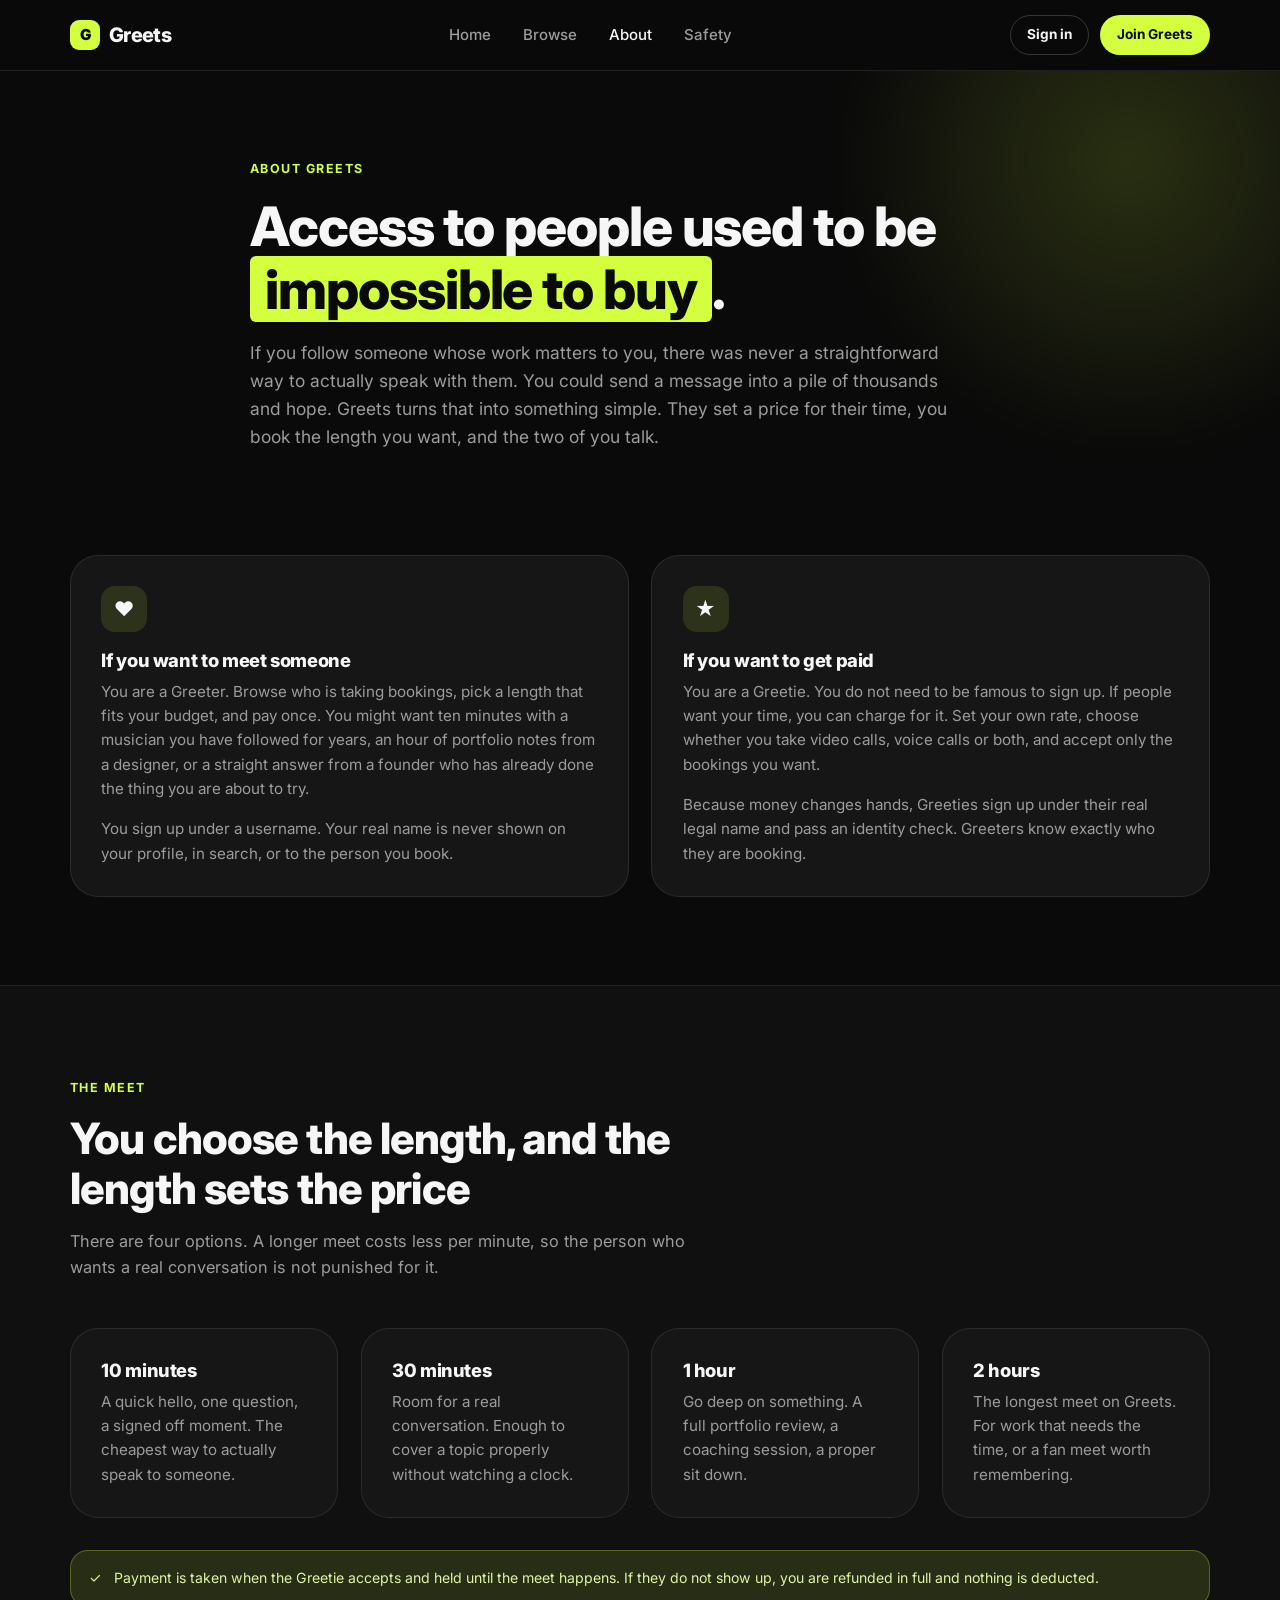
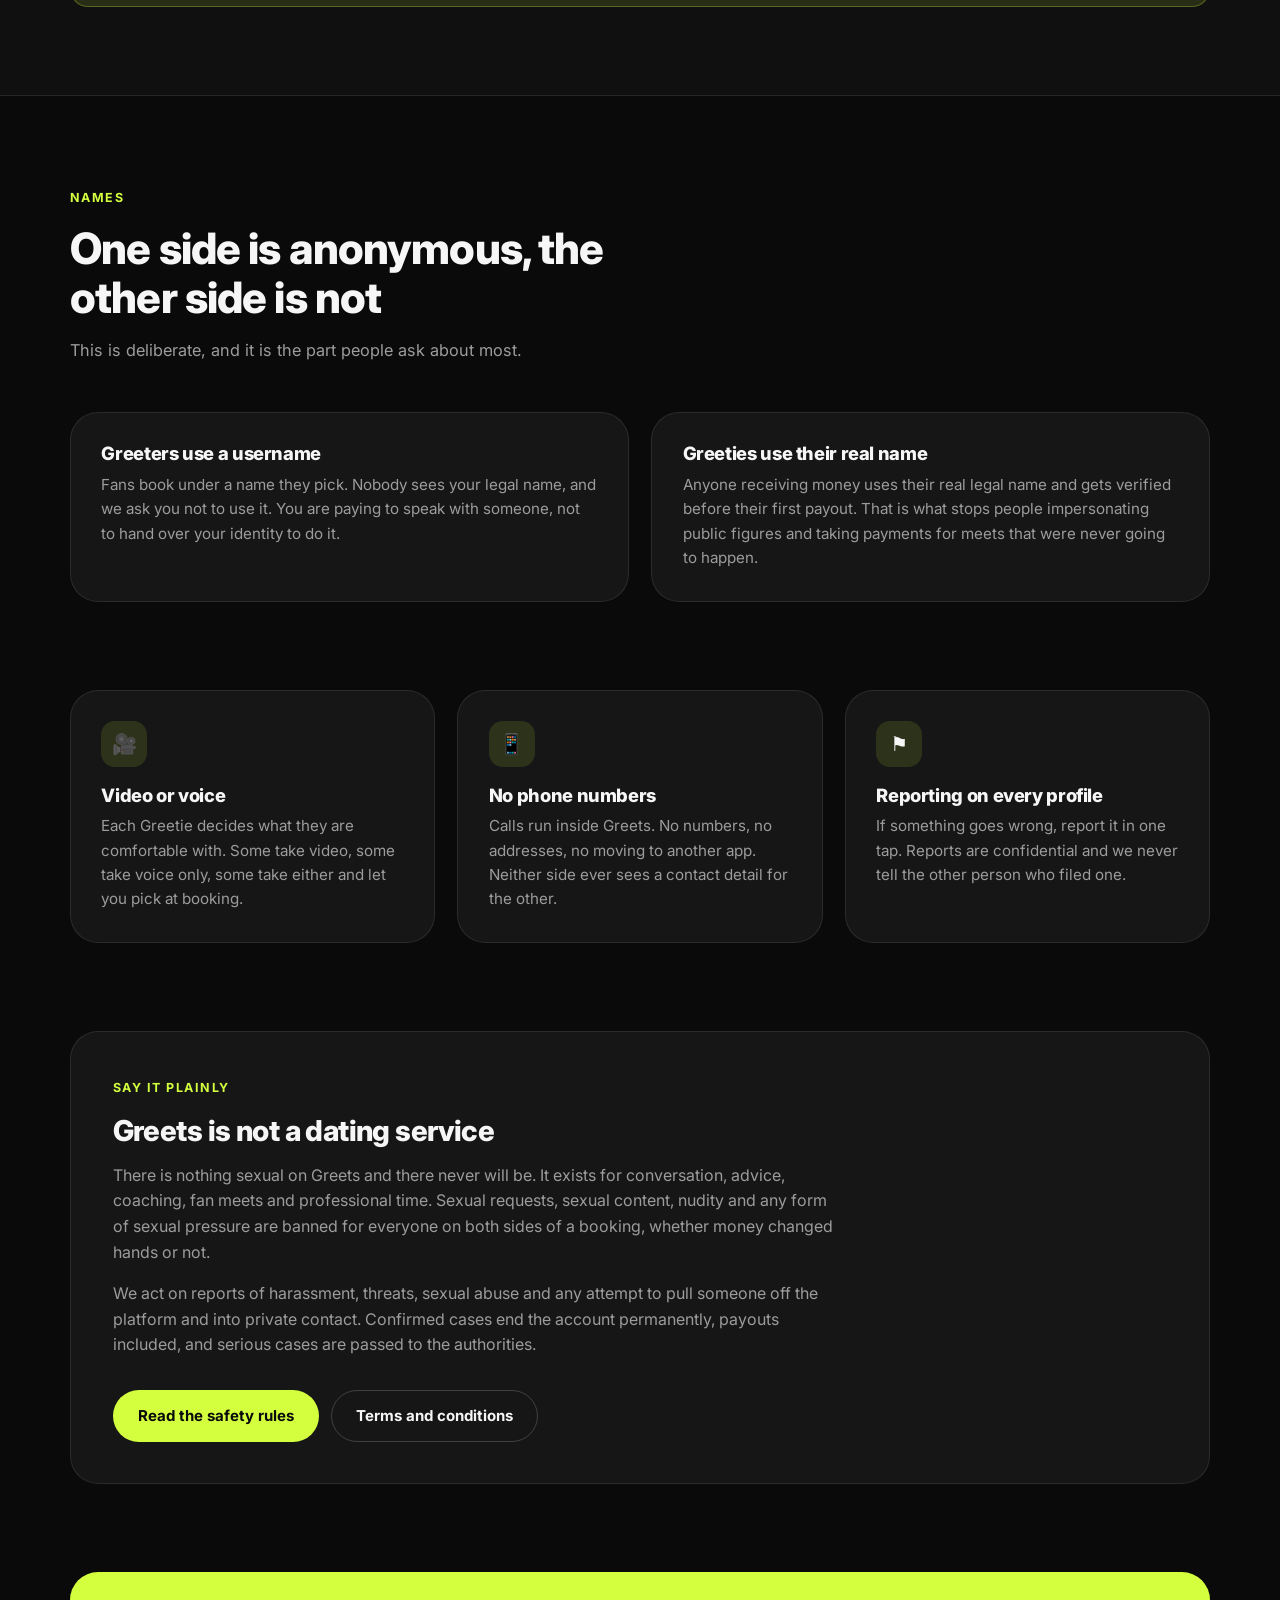
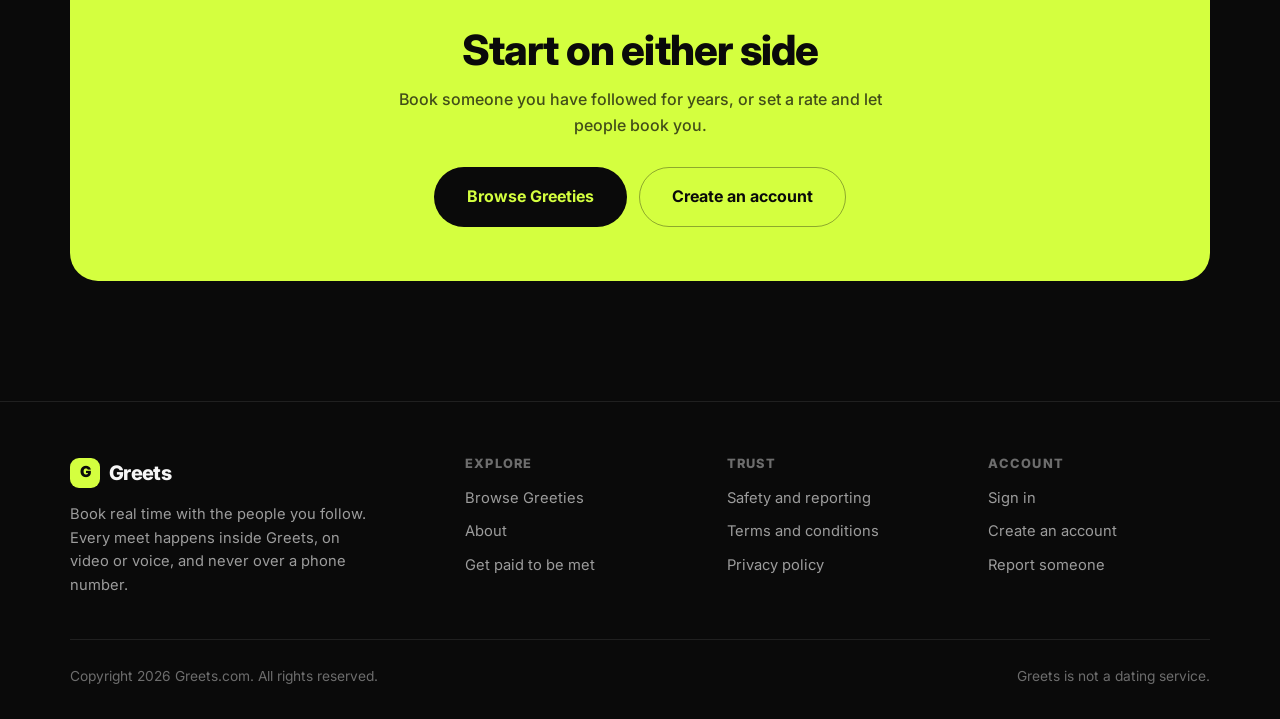
==== static_site/about.html @ a52ee079 "Rebuild Greets as a paid meet platform Reframe the site around fans booking and paying for time with" ====
<!DOCTYPE html>
<html lang="en">

<head>
    <meta charset="UTF-8">
    <meta name="viewport" content="width=device-width, initial-scale=1.0">
    <title>About Greets.com</title>
    <meta name="description" content="What Greets is, who it is for, how paid meets work, and the rules that keep it safe. Greets is not a dating service.">
    <link rel="preconnect" href="https://fonts.googleapis.com">
    <link rel="preconnect" href="https://fonts.gstatic.com" crossorigin>
    <link href="https://fonts.googleapis.com/css2?family=Inter:wght@400;500;600;700;800;900&display=swap" rel="stylesheet">
    <link rel="stylesheet" href="css/style.css">
</head>

<body>
    <nav id="nav"></nav>

    <!-- ============ INTRO ============ -->
    <header class="hero" style="padding-bottom:2rem;">
        <div class="hero-glow"></div>
        <div class="container" style="position:relative;max-width:820px;">
            <span class="eyebrow">About Greets</span>
            <h1 style="font-size:clamp(2.2rem,4.6vw,3.4rem);margin-bottom:1.2rem;">
                Access to people used to be <span class="mark">impossible to buy</span>.
            </h1>
            <p class="hero-sub" style="max-width:700px;">
                If you follow someone whose work matters to you, there was never a straightforward way to
                actually speak with them. You could send a message into a pile of thousands and hope. Greets
                turns that into something simple. They set a price for their time, you book the length you
                want, and the two of you talk.
            </p>
        </div>
    </header>

    <!-- ============ WHO ============ -->
    <section class="section" style="padding-top:2.5rem;">
        <div class="container">
            <div class="grid grid-2">
                <div class="card">
                    <div class="card-icon">&#10084;</div>
                    <h3>If you want to meet someone</h3>
                    <p>
                        You are a Greeter. Browse who is taking bookings, pick a length that fits your budget,
                        and pay once. You might want ten minutes with a musician you have followed for years,
                        an hour of portfolio notes from a designer, or a straight answer from a founder who has
                        already done the thing you are about to try.
                    </p>
                    <p class="mt-4">
                        You sign up under a username. Your real name is never shown on your profile, in search,
                        or to the person you book.
                    </p>
                </div>
                <div class="card">
                    <div class="card-icon">&#9733;</div>
                    <h3>If you want to get paid</h3>
                    <p>
                        You are a Greetie. You do not need to be famous to sign up. If people want your time,
                        you can charge for it. Set your own rate, choose whether you take video calls, voice
                        calls or both, and accept only the bookings you want.
                    </p>
                    <p class="mt-4">
                        Because money changes hands, Greeties sign up under their real legal name and pass an
                        identity check. Greeters know exactly who they are booking.
                    </p>
                </div>
            </div>
        </div>
    </section>

    <!-- ============ PRICING MODEL ============ -->
    <section class="section" style="background:var(--bg-soft);border-block:1px solid var(--border);">
        <div class="container">
            <div class="sec-head">
                <span class="eyebrow">The meet</span>
                <h2>You choose the length, and the length sets the price</h2>
                <p>There are four options. A longer meet costs less per minute, so the person who wants a real conversation is not punished for it.</p>
            </div>
            <div class="grid grid-4">
                <div class="card">
                    <h3>10 minutes</h3>
                    <p class="mt-2">A quick hello, one question, a signed off moment. The cheapest way to actually speak to someone.</p>
                </div>
                <div class="card">
                    <h3>30 minutes</h3>
                    <p class="mt-2">Room for a real conversation. Enough to cover a topic properly without watching a clock.</p>
                </div>
                <div class="card">
                    <h3>1 hour</h3>
                    <p class="mt-2">Go deep on something. A full portfolio review, a coaching session, a proper sit down.</p>
                </div>
                <div class="card">
                    <h3>2 hours</h3>
                    <p class="mt-2">The longest meet on Greets. For work that needs the time, or a fan meet worth remembering.</p>
                </div>
            </div>
            <div class="notice mt-8">
                <span>&#10003;</span>
                <span>
                    Payment is taken when the Greetie accepts and held until the meet happens. If they do not
                    show up, you are refunded in full and nothing is deducted.
                </span>
            </div>
        </div>
    </section>

    <!-- ============ NAMES AND PRIVACY ============ -->
    <section class="section">
        <div class="container">
            <div class="sec-head">
                <span class="eyebrow">Names</span>
                <h2>One side is anonymous, the other side is not</h2>
                <p>This is deliberate, and it is the part people ask about most.</p>
            </div>
            <div class="grid grid-2">
                <div class="card">
                    <h3>Greeters use a username</h3>
                    <p class="mt-2">
                        Fans book under a name they pick. Nobody sees your legal name, and we ask you not to use
                        it. You are paying to speak with someone, not to hand over your identity to do it.
                    </p>
                </div>
                <div class="card">
                    <h3>Greeties use their real name</h3>
                    <p class="mt-2">
                        Anyone receiving money uses their real legal name and gets verified before their first
                        payout. That is what stops people impersonating public figures and taking payments for
                        meets that were never going to happen.
                    </p>
                </div>
            </div>
        </div>
    </section>

    <!-- ============ CALLS ============ -->
    <section class="section" style="padding-top:0;">
        <div class="container">
            <div class="grid grid-3">
                <div class="card">
                    <div class="card-icon">&#127909;</div>
                    <h3>Video or voice</h3>
                    <p>Each Greetie decides what they are comfortable with. Some take video, some take voice only, some take either and let you pick at booking.</p>
                </div>
                <div class="card">
                    <div class="card-icon">&#128241;</div>
                    <h3>No phone numbers</h3>
                    <p>Calls run inside Greets. No numbers, no addresses, no moving to another app. Neither side ever sees a contact detail for the other.</p>
                </div>
                <div class="card">
                    <div class="card-icon">&#9873;</div>
                    <h3>Reporting on every profile</h3>
                    <p>If something goes wrong, report it in one tap. Reports are confidential and we never tell the other person who filed one.</p>
                </div>
            </div>
        </div>
    </section>

    <!-- ============ NOT A DATING SITE ============ -->
    <section class="section" style="padding-top:0;">
        <div class="container">
            <div class="panel" style="padding:2.6rem;">
                <span class="eyebrow">Say it plainly</span>
                <h2 style="font-size:1.8rem;margin-bottom:1rem;">Greets is not a dating service</h2>
                <p class="muted" style="max-width:720px;">
                    There is nothing sexual on Greets and there never will be. It exists for conversation,
                    advice, coaching, fan meets and professional time. Sexual requests, sexual content, nudity
                    and any form of sexual pressure are banned for everyone on both sides of a booking, whether
                    money changed hands or not.
                </p>
                <p class="muted mt-4" style="max-width:720px;">
                    We act on reports of harassment, threats, sexual abuse and any attempt to pull someone off
                    the platform and into private contact. Confirmed cases end the account permanently, payouts
                    included, and serious cases are passed to the authorities.
                </p>
                <div class="row gap-3 wrap mt-8">
                    <a href="safety.html" class="btn btn-primary">Read the safety rules</a>
                    <a href="terms.html" class="btn btn-ghost">Terms and conditions</a>
                </div>
            </div>
        </div>
    </section>

    <!-- ============ CTA ============ -->
    <section class="section" style="padding-top:0;">
        <div class="container">
            <div class="band">
                <h2>Start on either side</h2>
                <p>Book someone you have followed for years, or set a rate and let people book you.</p>
                <div class="row gap-3" style="justify-content:center;flex-wrap:wrap;">
                    <a href="dashboard.html" class="btn btn-primary btn-lg">Browse Greeties</a>
                    <a href="auth.html#join" class="btn btn-ghost btn-lg">Create an account</a>
                </div>
            </div>
        </div>
    </section>

    <footer id="footer"></footer>

    <script src="js/data.js"></script>
    <script src="js/app.js"></script>
</body>

</html>
---- static_site/css/style.css ----
/* ============================================================
   Greets.com design system
   Dark surface, lime accent, rounded cards, pill controls.
   ============================================================ */

:root {
    --lime: #d4ff3f;
    --lime-600: #bdea22;
    --lime-soft: rgba(212, 255, 63, 0.12);
    --green: #22c55e;
    --bg: #0a0a0a;
    --bg-soft: #101010;
    --surface: #161616;
    --surface-2: #1f1f1f;
    --border: rgba(255, 255, 255, 0.09);
    --border-strong: rgba(255, 255, 255, 0.18);
    --text: #f6f6f6;
    --muted: #9c9c9c;
    --muted-2: #6d6d6d;
    --danger: #ff5f5f;
    --radius-sm: 12px;
    --radius: 18px;
    --radius-lg: 28px;
    --pill: 999px;
    --font: "Inter", system-ui, -apple-system, "Segoe UI", Roboto, sans-serif;
    --maxw: 1180px;
    --shadow: 0 18px 50px rgba(0, 0, 0, 0.5);
}

* { margin: 0; padding: 0; box-sizing: border-box; }

html { scroll-behavior: smooth; }

body {
    background: var(--bg);
    color: var(--text);
    font-family: var(--font);
    line-height: 1.6;
    -webkit-font-smoothing: antialiased;
    overflow-x: hidden;
}

img { max-width: 100%; display: block; }
a { color: inherit; text-decoration: none; }
button, input, select, textarea { font-family: inherit; font-size: inherit; color: inherit; }

h1, h2, h3, h4 { font-weight: 800; line-height: 1.15; letter-spacing: -0.02em; }

/* ---------- Layout ---------- */
.container { width: 100%; max-width: var(--maxw); margin: 0 auto; padding: 0 20px; }
.section { padding: 88px 0; }
.section-sm { padding: 56px 0; }
.center { text-align: center; }
.muted { color: var(--muted); }
.stack { display: flex; flex-direction: column; }
.row { display: flex; align-items: center; }
.wrap { flex-wrap: wrap; }
.gap-2 { gap: .5rem; }
.gap-3 { gap: .75rem; }
.gap-4 { gap: 1rem; }
.gap-6 { gap: 1.5rem; }
.mt-2 { margin-top: .5rem; }
.mt-4 { margin-top: 1rem; }
.mt-6 { margin-top: 1.5rem; }
.mt-8 { margin-top: 2rem; }
.full { width: 100%; }

/* ---------- Nav ---------- */
.nav {
    position: sticky; top: 0; z-index: 60;
    background: rgba(10, 10, 10, 0.82);
    backdrop-filter: blur(16px);
    border-bottom: 1px solid var(--border);
}
.nav-inner { display: flex; align-items: center; justify-content: space-between; height: 70px; }
.logo { display: flex; align-items: center; gap: .55rem; font-weight: 800; font-size: 1.25rem; letter-spacing: -0.03em; }
.logo-mark {
    width: 30px; height: 30px; border-radius: 9px;
    background: var(--lime); color: #0a0a0a;
    display: grid; place-items: center; font-size: .95rem; font-weight: 900;
}
.nav-links { display: flex; align-items: center; gap: 2rem; }
.nav-links a { color: var(--muted); font-size: .94rem; font-weight: 500; transition: color .18s ease; }
.nav-links a:hover, .nav-links a.active { color: var(--text); }
.nav-actions { display: flex; align-items: center; gap: .7rem; }
.nav-toggle { display: none; background: none; border: 0; cursor: pointer; padding: 8px; }
.nav-toggle span { display: block; width: 22px; height: 2px; background: var(--text); border-radius: 2px; margin: 4px 0; transition: .2s; }

/* ---------- Buttons ---------- */
.btn {
    display: inline-flex; align-items: center; justify-content: center; gap: .5rem;
    padding: .8rem 1.5rem; border-radius: var(--pill); border: 1px solid transparent;
    font-weight: 700; font-size: .94rem; cursor: pointer;
    transition: transform .16s ease, background .18s ease, border-color .18s ease, opacity .18s ease;
    white-space: nowrap;
}
.btn:hover { transform: translateY(-2px); }
.btn:active { transform: translateY(0); }
.btn-primary { background: var(--lime); color: #0a0a0a; }
.btn-primary:hover { background: var(--lime-600); }
.btn-ghost { background: transparent; color: var(--text); border-color: var(--border-strong); }
.btn-ghost:hover { border-color: var(--text); }
.btn-solid { background: var(--surface-2); color: var(--text); border-color: var(--border); }
.btn-solid:hover { background: #292929; }
.btn-danger { background: transparent; color: var(--danger); border-color: rgba(255, 95, 95, .35); }
.btn-danger:hover { background: rgba(255, 95, 95, .1); }
.btn-lg { padding: 1rem 2rem; font-size: 1rem; }
.btn-sm { padding: .5rem 1rem; font-size: .85rem; }
.btn:disabled { opacity: .45; cursor: not-allowed; transform: none; }

/* ---------- Bits ---------- */
.chip {
    display: inline-flex; align-items: center; gap: .4rem;
    padding: .32rem .8rem; border-radius: var(--pill);
    background: var(--surface-2); border: 1px solid var(--border);
    font-size: .8rem; font-weight: 600; color: var(--muted);
}
.chip-lime { background: var(--lime-soft); border-color: rgba(212, 255, 63, .3); color: var(--lime); }
.eyebrow {
    display: inline-flex; align-items: center; gap: .5rem;
    font-size: .78rem; font-weight: 700; letter-spacing: .12em; text-transform: uppercase;
    color: var(--lime); margin-bottom: 1rem;
}
.mark { background: var(--lime); color: #0a0a0a; padding: 0 .28em; border-radius: 6px; box-decoration-break: clone; -webkit-box-decoration-break: clone; }
.verified { display: inline-grid; place-items: center; width: 18px; height: 18px; border-radius: 50%; background: var(--lime); color: #0a0a0a; font-size: .65rem; font-weight: 900; flex: none; }
.dot-live { width: 8px; height: 8px; border-radius: 50%; background: var(--green); flex: none; box-shadow: 0 0 0 3px rgba(34, 197, 94, .18); }

/* ---------- Hero ---------- */
.hero { position: relative; padding: 84px 0 72px; overflow: hidden; }
.hero-glow {
    position: absolute; width: 620px; height: 620px; border-radius: 50%;
    background: radial-gradient(circle, rgba(212, 255, 63, .16), transparent 68%);
    top: -220px; right: -160px; pointer-events: none; filter: blur(20px);
}
.hero-grid { display: grid; grid-template-columns: 1.05fr .95fr; gap: 3.5rem; align-items: center; position: relative; }
.hero h1 { font-size: clamp(2.5rem, 5.4vw, 4.1rem); margin-bottom: 1.3rem; }
.hero-sub { font-size: 1.09rem; color: var(--muted); max-width: 520px; margin-bottom: 2rem; }
.hero-cta { display: flex; gap: .8rem; flex-wrap: wrap; margin-bottom: 2.2rem; }
.hero-trust { display: flex; gap: 2.2rem; flex-wrap: wrap; padding-top: 1.6rem; border-top: 1px solid var(--border); }
.trust-num { font-size: 1.5rem; font-weight: 800; color: var(--lime); }
.trust-label { font-size: .8rem; color: var(--muted-2); text-transform: uppercase; letter-spacing: .07em; }

/* Hero collage */
.collage { position: relative; height: 480px; }
.collage-card {
    position: absolute; border-radius: var(--radius-lg); overflow: hidden;
    border: 1px solid var(--border); box-shadow: var(--shadow); background: var(--surface);
}
.collage-card img { width: 100%; height: 100%; object-fit: cover; }
.collage-a { width: 60%; height: 66%; top: 0; left: 0; }
.collage-b { width: 52%; height: 56%; bottom: 0; right: 0; }
.collage-c {
    width: 66%; bottom: 14%; left: 2%; padding: .9rem 1rem; background: var(--surface);
    border-radius: var(--radius); display: flex; align-items: center; gap: .75rem;
}
.collage-c img { width: 40px; height: 40px; border-radius: 50%; flex: none; }

/* ---------- Section headings ---------- */
.sec-head { max-width: 620px; margin-bottom: 3rem; }
.sec-head.center { margin-left: auto; margin-right: auto; }
.sec-head h2 { font-size: clamp(1.9rem, 3.6vw, 2.7rem); margin-bottom: .9rem; }
.sec-head p { color: var(--muted); font-size: 1.02rem; }

/* ---------- Cards ---------- */
/* minmax(0, 1fr) stops long words and padded cards from forcing a track
   wider than its share, which is what pushes the page sideways on phones. */
.grid { display: grid; gap: 1.4rem; }
.grid > * { min-width: 0; }
.grid-2 { grid-template-columns: repeat(2, minmax(0, 1fr)); }
.grid-3 { grid-template-columns: repeat(3, minmax(0, 1fr)); }
.grid-4 { grid-template-columns: repeat(4, minmax(0, 1fr)); }

.card {
    background: var(--surface); border: 1px solid var(--border);
    border-radius: var(--radius-lg); padding: 1.9rem;
    transition: border-color .2s ease, transform .2s ease;
}
.card:hover { border-color: var(--border-strong); }
.card-icon {
    width: 46px; height: 46px; border-radius: 14px; background: var(--lime-soft);
    display: grid; place-items: center; font-size: 1.25rem; margin-bottom: 1.1rem;
}
.card h3 { font-size: 1.15rem; margin-bottom: .55rem; }
.card p { color: var(--muted); font-size: .95rem; }

.step-num {
    width: 40px; height: 40px; border-radius: 50%; background: var(--lime); color: #0a0a0a;
    display: grid; place-items: center; font-weight: 900; margin-bottom: 1.1rem;
}

/* ---------- Greetie card ---------- */
.g-card {
    background: var(--surface); border: 1px solid var(--border);
    border-radius: var(--radius-lg); overflow: hidden; cursor: pointer;
    display: flex; flex-direction: column;
    transition: transform .22s ease, border-color .22s ease;
}
.g-card:hover { transform: translateY(-6px); border-color: rgba(212, 255, 63, .4); }
.g-media { position: relative; aspect-ratio: 4 / 5; overflow: hidden; background: var(--surface-2); }
.g-media img { width: 100%; height: 100%; object-fit: cover; transition: transform .5s ease; }
.g-card:hover .g-media img { transform: scale(1.05); }
.g-shade { position: absolute; inset: 0; background: linear-gradient(to top, rgba(0,0,0,.9) 4%, rgba(0,0,0,.15) 46%, transparent 70%); }
.g-badges { position: absolute; top: .8rem; left: .8rem; display: flex; gap: .4rem; flex-wrap: wrap; }
.g-badge {
    padding: .28rem .7rem; border-radius: var(--pill); font-size: .72rem; font-weight: 700;
    background: rgba(10,10,10,.72); backdrop-filter: blur(8px); border: 1px solid var(--border);
}
.g-badge.live { background: rgba(34,197,94,.16); border-color: rgba(34,197,94,.4); color: #7ff0a8; display: flex; align-items: center; gap: .35rem; }
.g-meta { position: absolute; left: 0; right: 0; bottom: 0; padding: 1rem 1.1rem; }
.g-name { display: flex; align-items: center; gap: .4rem; font-weight: 800; font-size: 1.06rem; }
.g-cat { font-size: .82rem; color: #cfcfcf; }
.g-foot { padding: .95rem 1.1rem; display: flex; align-items: center; justify-content: space-between; gap: .5rem; border-top: 1px solid var(--border); }
.g-price { font-weight: 800; font-size: 1rem; }
.g-price span { font-weight: 500; font-size: .8rem; color: var(--muted-2); }
.g-rate { display: flex; align-items: center; gap: .3rem; font-size: .85rem; color: var(--muted); }

/* ---------- Filters ---------- */
.toolbar { display: flex; align-items: center; gap: 1rem; flex-wrap: wrap; margin-bottom: 1.8rem; }
.search {
    flex: 1; min-width: 240px; display: flex; align-items: center; gap: .6rem;
    background: var(--surface); border: 1px solid var(--border);
    border-radius: var(--pill); padding: .7rem 1.15rem;
}
.search input { flex: 1; background: none; border: 0; outline: none; font-size: .94rem; }
.search input::placeholder { color: var(--muted-2); }
.filters { display: flex; gap: .5rem; flex-wrap: wrap; margin-bottom: 2.2rem; }
.filter {
    padding: .55rem 1.15rem; border-radius: var(--pill); cursor: pointer;
    background: var(--surface); border: 1px solid var(--border);
    font-size: .88rem; font-weight: 600; color: var(--muted); transition: .18s ease;
}
.filter:hover { color: var(--text); border-color: var(--border-strong); }
.filter.active { background: var(--lime); border-color: var(--lime); color: #0a0a0a; }

/* ---------- Forms ---------- */
.field { margin-bottom: 1.05rem; }
.label { display: block; font-size: .85rem; font-weight: 600; color: var(--muted); margin-bottom: .45rem; }
.input {
    width: 100%; background: var(--bg-soft); border: 1px solid var(--border);
    border-radius: var(--radius-sm); padding: .82rem 1rem; outline: none;
    transition: border-color .18s ease, background .18s ease;
}
.input::placeholder { color: var(--muted-2); }
.input:focus { border-color: var(--lime); background: #141414; }
select.input { appearance: none; cursor: pointer; }
.hint { font-size: .8rem; color: var(--muted-2); margin-top: .4rem; }
.error { color: var(--danger); font-size: .85rem; margin-top: .6rem; min-height: 1.2rem; }

.check { display: flex; align-items: flex-start; gap: .65rem; font-size: .87rem; color: var(--muted); cursor: pointer; }
.check input { width: 17px; height: 17px; margin-top: .2rem; accent-color: var(--lime); flex: none; cursor: pointer; }
.check a { color: var(--lime); text-decoration: underline; }

/* Segmented choice */
.seg { display: grid; gap: .6rem; }
.seg-2 { grid-template-columns: 1fr 1fr; }
.opt {
    position: relative; display: block; cursor: pointer;
    background: var(--bg-soft); border: 1px solid var(--border);
    border-radius: var(--radius); padding: .95rem 1.05rem; transition: .18s ease;
}
.opt:hover { border-color: var(--border-strong); }
.opt input { position: absolute; opacity: 0; pointer-events: none; }
.opt-title { font-weight: 700; font-size: .95rem; display: flex; align-items: center; justify-content: space-between; gap: .5rem; }
.opt-desc { font-size: .82rem; color: var(--muted); margin-top: .2rem; }
.opt.sel { border-color: var(--lime); background: var(--lime-soft); }
.opt.sel .opt-title { color: var(--lime); }

/* ---------- Auth ---------- */
.auth-wrap { display: grid; grid-template-columns: 1fr 1fr; min-height: calc(100vh - 70px); }
.auth-aside { padding: 4rem 3.5rem; background: var(--bg-soft); border-right: 1px solid var(--border); display: flex; flex-direction: column; justify-content: center; position: relative; overflow: hidden; }
.auth-aside h2 { font-size: 2.2rem; margin-bottom: 1rem; position: relative; }
.auth-aside p { color: var(--muted); max-width: 400px; position: relative; }
.auth-points { list-style: none; margin-top: 2.4rem; display: grid; gap: 1.1rem; position: relative; }
.auth-points li { display: flex; gap: .8rem; align-items: flex-start; font-size: .93rem; color: var(--muted); }
.auth-points .tick { width: 22px; height: 22px; border-radius: 50%; background: var(--lime-soft); color: var(--lime); display: grid; place-items: center; font-size: .72rem; font-weight: 900; flex: none; margin-top: .15rem; }
.auth-panel { padding: 3.2rem; display: flex; align-items: center; justify-content: center; }
.auth-form { width: 100%; max-width: 420px; }
.tabs { display: flex; gap: .35rem; background: var(--surface); border: 1px solid var(--border); border-radius: var(--pill); padding: .3rem; margin-bottom: 2rem; }
.tab { flex: 1; padding: .62rem; border-radius: var(--pill); border: 0; background: none; cursor: pointer; font-weight: 700; font-size: .9rem; color: var(--muted); transition: .18s ease; }
.tab.active { background: var(--lime); color: #0a0a0a; }

/* ---------- Profile ---------- */
.p-cover { height: 220px; border-radius: var(--radius-lg); overflow: hidden; position: relative; background: linear-gradient(120deg, #1b2a06, #0a0a0a 60%); }
.p-cover img { width: 100%; height: 100%; object-fit: cover; opacity: .38; }
.p-head { display: flex; align-items: flex-end; gap: 1.5rem; margin-top: -62px; padding: 0 1.5rem; position: relative; flex-wrap: wrap; }
.p-avatar { width: 128px; height: 128px; border-radius: 32px; border: 4px solid var(--bg); object-fit: cover; flex: none; background: var(--surface-2); }
.p-id { flex: 1; min-width: 220px; padding-bottom: .4rem; }
.p-id h1 { font-size: 1.9rem; display: flex; align-items: center; gap: .5rem; flex-wrap: wrap; }
.p-layout { display: grid; grid-template-columns: 1fr 380px; gap: 2rem; margin-top: 2.5rem; align-items: start; }
.panel { background: var(--surface); border: 1px solid var(--border); border-radius: var(--radius-lg); padding: 1.7rem; }
.panel + .panel { margin-top: 1.4rem; }
.panel h3 { font-size: 1.05rem; margin-bottom: 1rem; }
.book { position: sticky; top: 90px; }
.price-row { display: flex; align-items: baseline; justify-content: space-between; padding-top: 1.1rem; margin-top: 1.1rem; border-top: 1px solid var(--border); }
.price-total { font-size: 1.75rem; font-weight: 800; color: var(--lime); }
.stats { display: flex; gap: 2rem; flex-wrap: wrap; }
.stat-v { font-size: 1.3rem; font-weight: 800; }
.stat-l { font-size: .78rem; color: var(--muted-2); text-transform: uppercase; letter-spacing: .07em; }
.tags { display: flex; gap: .45rem; flex-wrap: wrap; }

/* ---------- Notice ---------- */
.notice {
    display: flex; gap: .8rem; align-items: flex-start;
    background: var(--lime-soft); border: 1px solid rgba(212, 255, 63, .28);
    border-radius: var(--radius); padding: 1rem 1.15rem; font-size: .88rem; color: #dff5a5;
}
.notice.warn { background: rgba(255, 95, 95, .08); border-color: rgba(255, 95, 95, .28); color: #ffc4c4; }

/* ---------- Modal ---------- */
.modal { position: fixed; inset: 0; z-index: 200; display: none; align-items: center; justify-content: center; padding: 1.5rem; }
.modal.open { display: flex; }
.modal-bg { position: absolute; inset: 0; background: rgba(0, 0, 0, .78); backdrop-filter: blur(6px); }
.modal-box { position: relative; width: 100%; max-width: 460px; background: var(--surface); border: 1px solid var(--border-strong); border-radius: var(--radius-lg); padding: 1.9rem; max-height: 90vh; overflow-y: auto; }
.modal-box h3 { font-size: 1.25rem; margin-bottom: .5rem; }

/* ---------- Legal prose ---------- */
.prose { max-width: 780px; }
.prose h2 { font-size: 1.4rem; margin: 2.4rem 0 .8rem; }
.prose h3 { font-size: 1.05rem; margin: 1.6rem 0 .5rem; }
.prose p, .prose li { color: var(--muted); font-size: .96rem; }
.prose p { margin-bottom: .9rem; }
.prose ul { margin: 0 0 1rem 1.15rem; display: grid; gap: .45rem; }
.prose strong { color: var(--text); }
.toc { background: var(--surface); border: 1px solid var(--border); border-radius: var(--radius); padding: 1.3rem 1.5rem; margin-bottom: 2.5rem; }
.toc a { color: var(--muted); font-size: .9rem; display: block; padding: .2rem 0; }
.toc a:hover { color: var(--lime); }

/* ---------- Map ---------- */
.map-wrap { position: relative; height: 460px; border-radius: var(--radius-lg); overflow: hidden; border: 1px solid var(--border); background: radial-gradient(circle at 30% 40%, #16210a 0%, #0a0a0a 62%); }
#connections-canvas { position: absolute; inset: 0; width: 100%; height: 100%; }
.map-node { position: absolute; cursor: pointer; transform: translate(-50%, -50%); transition: transform .22s ease; }
.map-node:hover { transform: translate(-50%, -50%) scale(1.12); z-index: 5; }
.map-node img { width: 62px; height: 62px; border-radius: 50%; border: 2px solid var(--lime); object-fit: cover; background: var(--surface-2); }
.node-info { position: absolute; top: 68px; left: 50%; transform: translateX(-50%); background: rgba(10,10,10,.92); border: 1px solid var(--border); border-radius: 10px; padding: .35rem .6rem; text-align: center; white-space: nowrap; opacity: 0; transition: opacity .2s ease; pointer-events: none; }
.node-name { display: block; font-size: .78rem; font-weight: 700; }
.node-cat { display: block; font-size: .68rem; color: var(--muted-2); }
.map-node:hover .node-info { opacity: 1; }

/* ---------- CTA band ---------- */
.band { background: var(--lime); color: #0a0a0a; border-radius: var(--radius-lg); padding: 3.4rem 2.5rem; text-align: center; }
.band h2 { font-size: clamp(1.8rem, 3.4vw, 2.6rem); margin-bottom: .8rem; }
.band p { color: rgba(10, 10, 10, .72); max-width: 520px; margin: 0 auto 1.8rem; font-weight: 500; }
.band .btn-primary { background: #0a0a0a; color: var(--lime); }
.band .btn-primary:hover { background: #1c1c1c; }
.band .btn-ghost { border-color: rgba(10, 10, 10, .35); color: #0a0a0a; }
.band .btn-ghost:hover { border-color: #0a0a0a; }

/* ---------- Footer ---------- */
.footer { border-top: 1px solid var(--border); padding: 3.4rem 0 2rem; margin-top: 2rem; }
.footer-grid { display: grid; grid-template-columns: 1.6fr 1fr 1fr 1fr; gap: 2.5rem; margin-bottom: 2.6rem; }
.footer h4 { font-size: .8rem; text-transform: uppercase; letter-spacing: .1em; color: var(--muted-2); margin-bottom: 1rem; }
.footer-links { display: grid; gap: .6rem; }
.footer-links a { color: var(--muted); font-size: .92rem; }
.footer-links a:hover { color: var(--lime); }
.footer-note { color: var(--muted); font-size: .92rem; max-width: 300px; margin-top: .9rem; }
.footer-base { border-top: 1px solid var(--border); padding-top: 1.6rem; display: flex; justify-content: space-between; gap: 1rem; flex-wrap: wrap; font-size: .86rem; color: var(--muted-2); }

/* ---------- Animation ---------- */
@keyframes rise { from { opacity: 0; transform: translateY(18px); } to { opacity: 1; transform: translateY(0); } }
.rise { animation: rise .5s ease both; }

/* ---------- Responsive ---------- */
@media (max-width: 1000px) {
    .hero-grid { grid-template-columns: 1fr; gap: 2.5rem; }
    .collage { height: 400px; max-width: 480px; }
    .p-layout { grid-template-columns: 1fr; }
    .book { position: static; }
    .grid-4 { grid-template-columns: repeat(3, 1fr); }
    .auth-wrap { grid-template-columns: 1fr; }
    .auth-aside { display: none; }
}

@media (max-width: 780px) {
    .nav-links {
        position: absolute; top: 70px; left: 0; right: 0;
        background: var(--bg-soft); border-bottom: 1px solid var(--border);
        flex-direction: column; align-items: stretch; gap: 0; padding: .5rem 20px 1.2rem;
        display: none;
    }
    .nav-links.open { display: flex; }
    .nav-links a { padding: .75rem 0; border-bottom: 1px solid var(--border); }
    .nav-toggle { display: block; }
    .nav-actions .btn-ghost { display: none; }
    .section { padding: 60px 0; }
    .grid-4, .grid-3, .grid-2 { grid-template-columns: repeat(2, minmax(0, 1fr)); }
    .footer-grid { grid-template-columns: 1fr 1fr; gap: 2rem; }
    .hero-trust { gap: 1.5rem; }
    .auth-panel { padding: 2.2rem 1.2rem; }
    .p-layout { margin-top: 1.8rem; }
    .band { padding: 2.4rem 1.4rem; }
}

@media (max-width: 520px) {
    .grid-4, .grid-3, .grid-2 { grid-template-columns: 1fr; }
    .collage { height: 340px; }
    .p-avatar { width: 96px; height: 96px; border-radius: 24px; }
    .p-head { margin-top: -48px; padding: 0; }
    .seg-2 { grid-template-columns: 1fr; }
}
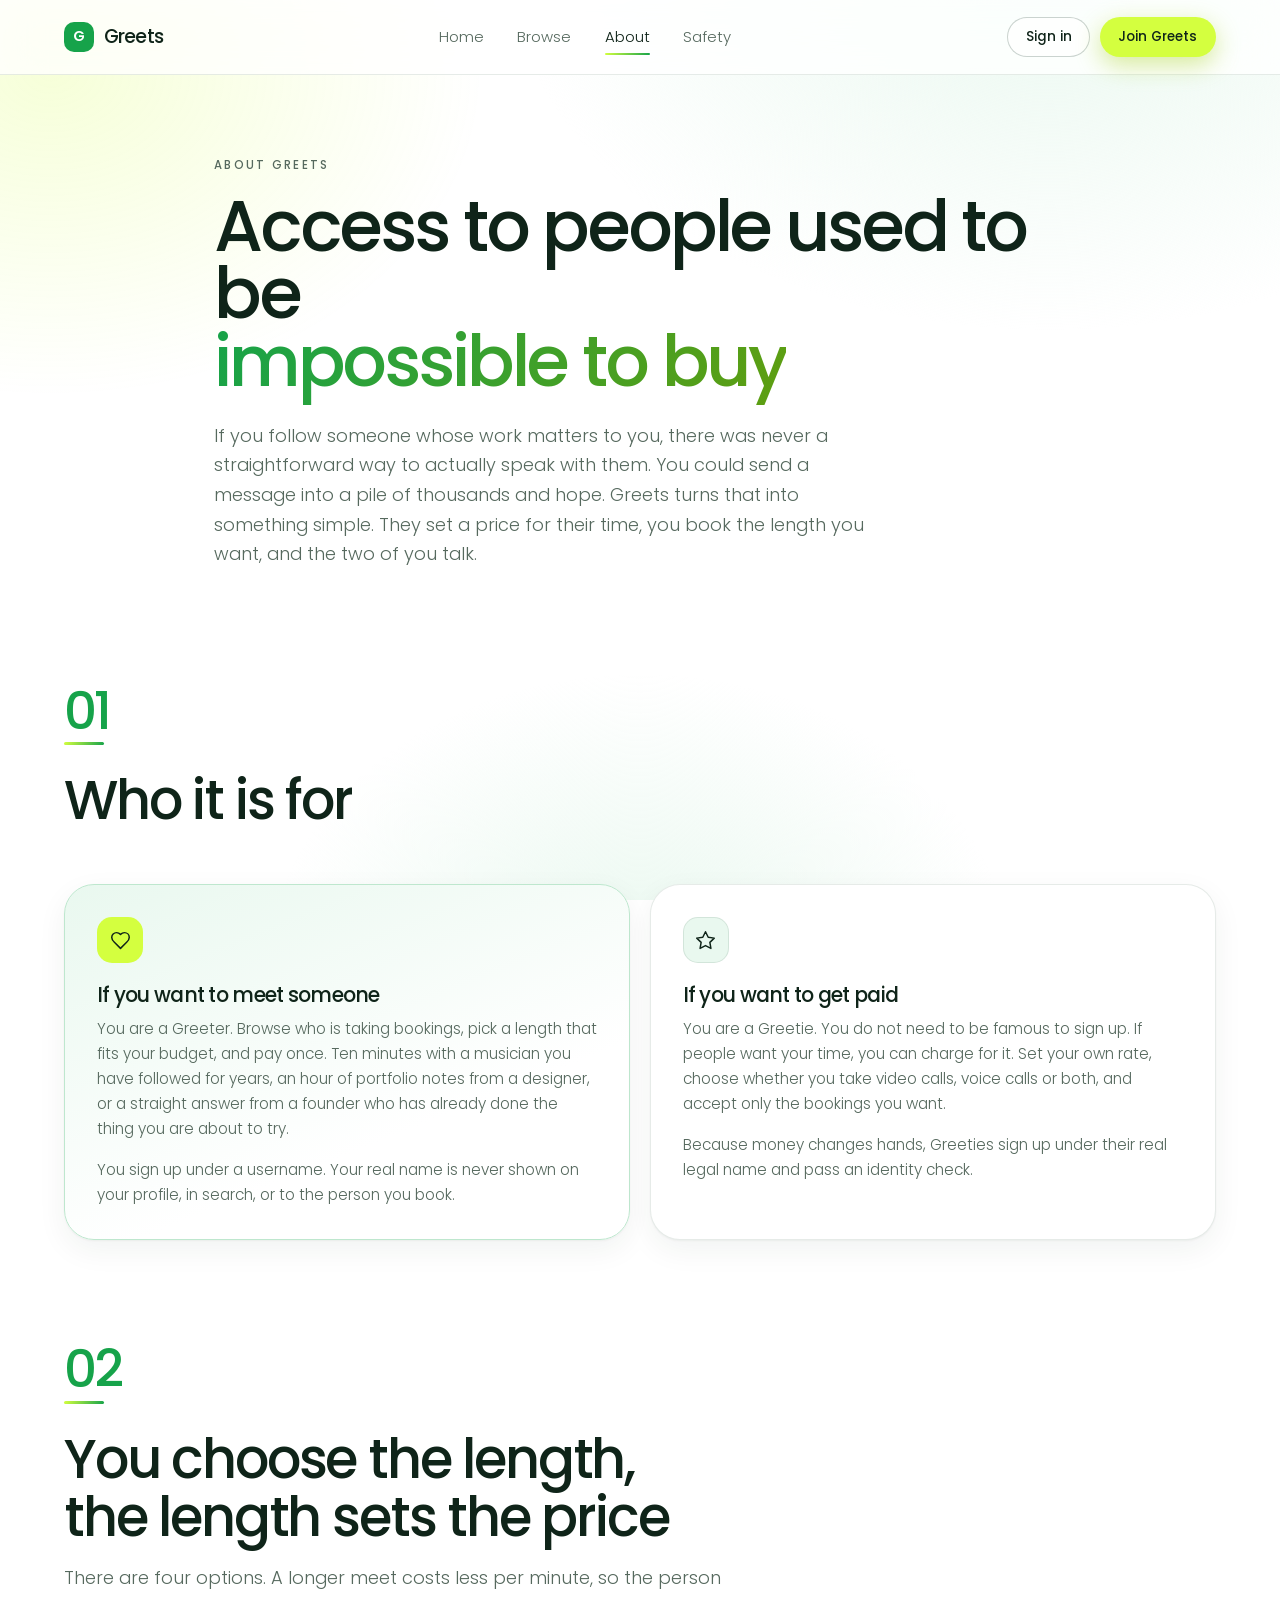
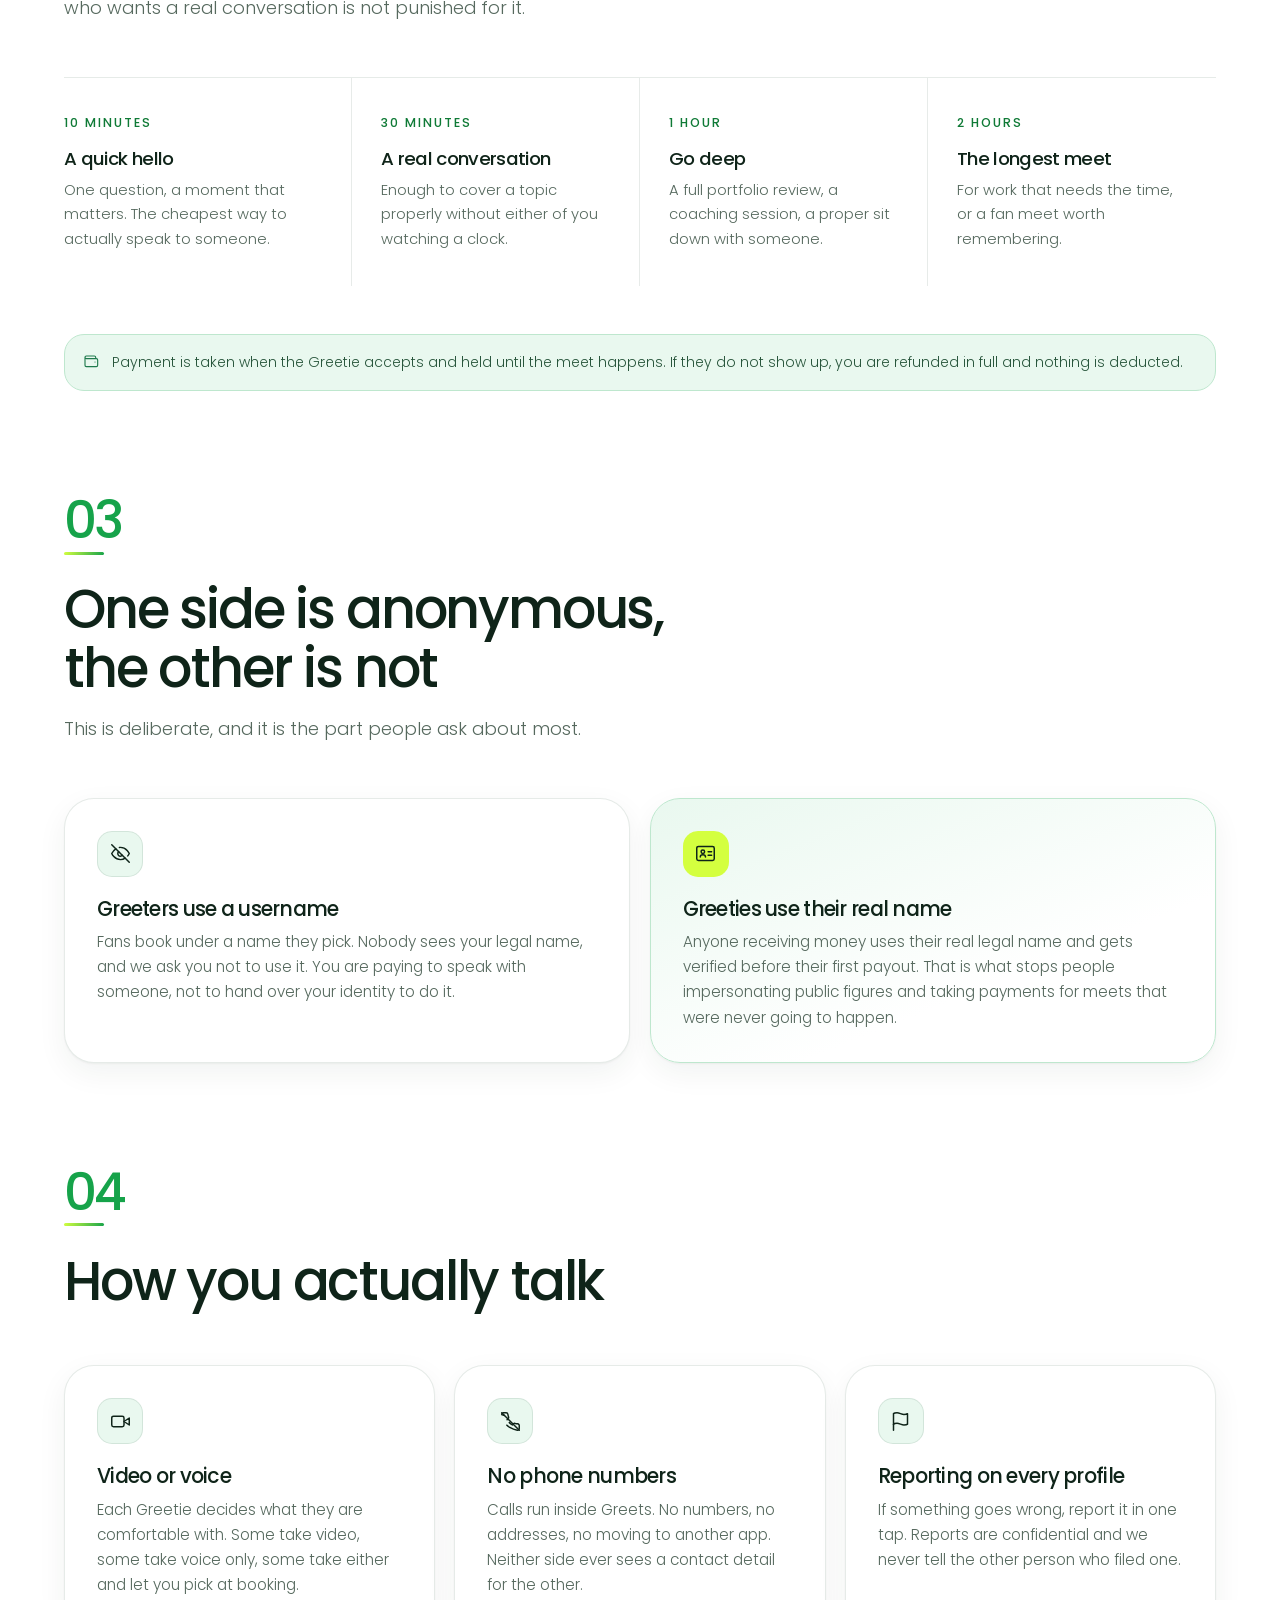
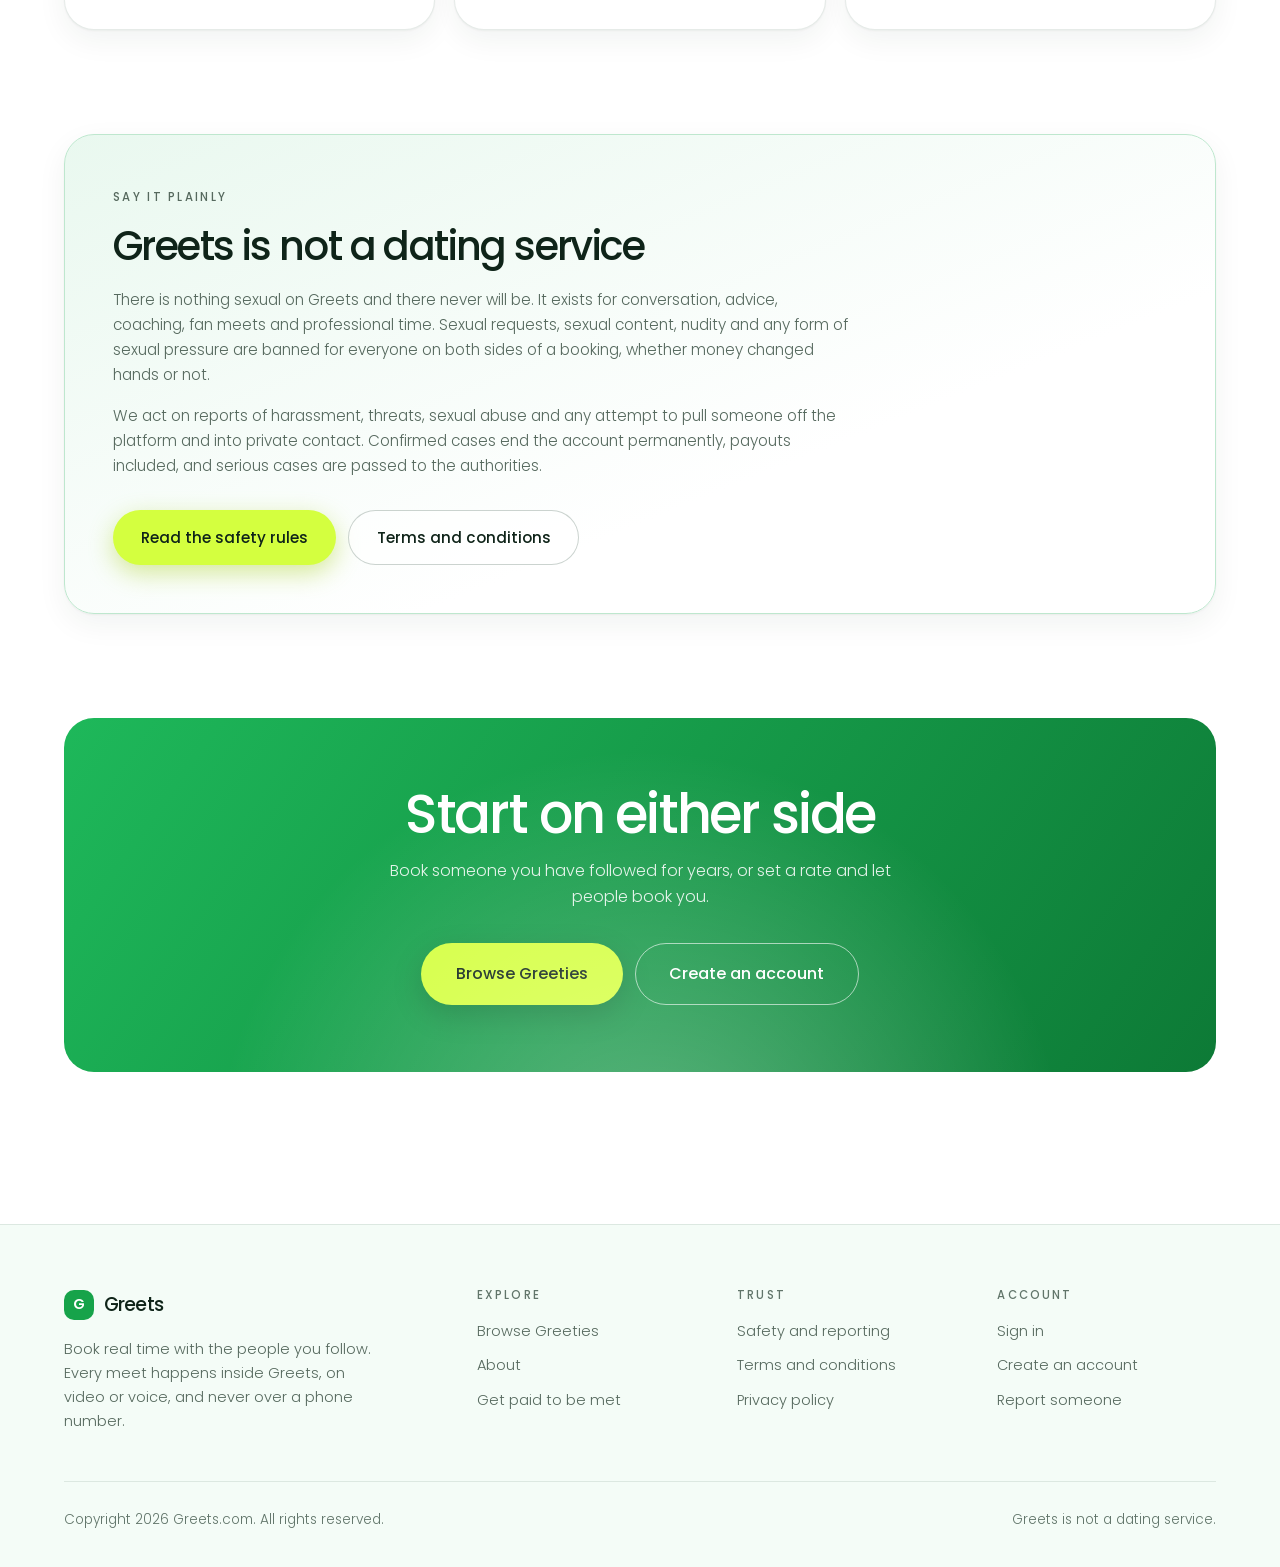
==== commit 42a3b604: "Redesign on a white and green palette with a real icon set Replace every emoji with a stroke icon se" ====
--- a/static_site/about.html
+++ b/static_site/about.html
@@ -8,7 +8,7 @@
     <meta name="description" content="What Greets is, who it is for, how paid meets work, and the rules that keep it safe. Greets is not a dating service.">
     <link rel="preconnect" href="https://fonts.googleapis.com">
     <link rel="preconnect" href="https://fonts.gstatic.com" crossorigin>
-    <link href="https://fonts.googleapis.com/css2?family=Inter:wght@400;500;600;700;800;900&display=swap" rel="stylesheet">
+    <link href="https://fonts.googleapis.com/css2?family=Poppins:wght@300;400;500;600&display=swap" rel="stylesheet">
     <link rel="stylesheet" href="css/style.css">
 </head>
 
@@ -16,14 +16,13 @@
     <nav id="nav"></nav>
 
     <!-- ============ INTRO ============ -->
-    <header class="hero" style="padding-bottom:2rem;">
-        <div class="hero-glow"></div>
-        <div class="container" style="position:relative;max-width:820px;">
-            <span class="eyebrow">About Greets</span>
-            <h1 style="font-size:clamp(2.2rem,4.6vw,3.4rem);margin-bottom:1.2rem;">
-                Access to people used to be <span class="mark">impossible to buy</span>.
+    <header class="hero" style="padding-bottom:3rem;">
+        <div class="container" style="max-width:900px;">
+            <span class="kicker">About Greets</span>
+            <h1 class="display" style="font-size:clamp(2.4rem,5.6vw,4.4rem);margin-bottom:1.6rem;">
+                Access to people used to be<br><span class="grad-text">impossible to buy</span>
             </h1>
-            <p class="hero-sub" style="max-width:700px;">
+            <p class="lead" style="max-width:660px;">
                 If you follow someone whose work matters to you, there was never a straightforward way to
                 actually speak with them. You could send a message into a pile of thousands and hope. Greets
                 turns that into something simple. They set a price for their time, you book the length you
@@ -32,141 +31,91 @@
         </div>
     </header>
 
-    <!-- ============ WHO ============ -->
-    <section class="section" style="padding-top:2.5rem;">
+    <!-- ============ 01 WHO ============ -->
+    <section class="section" style="padding-top:2rem;">
         <div class="container">
-            <div class="grid grid-2">
-                <div class="card">
-                    <div class="card-icon">&#10084;</div>
-                    <h3>If you want to meet someone</h3>
-                    <p>
-                        You are a Greeter. Browse who is taking bookings, pick a length that fits your budget,
-                        and pay once. You might want ten minutes with a musician you have followed for years,
-                        an hour of portfolio notes from a designer, or a straight answer from a founder who has
-                        already done the thing you are about to try.
-                    </p>
-                    <p class="mt-4">
-                        You sign up under a username. Your real name is never shown on your profile, in search,
-                        or to the person you book.
-                    </p>
-                </div>
-                <div class="card">
-                    <div class="card-icon">&#9733;</div>
-                    <h3>If you want to get paid</h3>
-                    <p>
-                        You are a Greetie. You do not need to be famous to sign up. If people want your time,
-                        you can charge for it. Set your own rate, choose whether you take video calls, voice
-                        calls or both, and accept only the bookings you want.
-                    </p>
-                    <p class="mt-4">
-                        Because money changes hands, Greeties sign up under their real legal name and pass an
-                        identity check. Greeters know exactly who they are booking.
-                    </p>
-                </div>
+            <div class="sec-head">
+                <span class="num">01</span>
+                <div class="num-rule"></div>
+                <h2 class="h2">Who it is for</h2>
             </div>
+            <div class="bento" id="whoBento"></div>
         </div>
     </section>
 
-    <!-- ============ PRICING MODEL ============ -->
-    <section class="section" style="background:var(--bg-soft);border-block:1px solid var(--border);">
+    <!-- ============ 02 PRICING ============ -->
+    <section class="section" style="padding-top:0;">
         <div class="container">
             <div class="sec-head">
-                <span class="eyebrow">The meet</span>
-                <h2>You choose the length, and the length sets the price</h2>
-                <p>There are four options. A longer meet costs less per minute, so the person who wants a real conversation is not punished for it.</p>
+                <span class="num">02</span>
+                <div class="num-rule"></div>
+                <h2 class="h2">You choose the length,<br>the length sets the price</h2>
+                <p class="lead">There are four options. A longer meet costs less per minute, so the person who wants a real conversation is not punished for it.</p>
             </div>
-            <div class="grid grid-4">
-                <div class="card">
-                    <h3>10 minutes</h3>
-                    <p class="mt-2">A quick hello, one question, a signed off moment. The cheapest way to actually speak to someone.</p>
+            <div class="steps">
+                <div class="step">
+                    <span class="n">10 MINUTES</span>
+                    <h3>A quick hello</h3>
+                    <p>One question, a moment that matters. The cheapest way to actually speak to someone.</p>
                 </div>
-                <div class="card">
-                    <h3>30 minutes</h3>
-                    <p class="mt-2">Room for a real conversation. Enough to cover a topic properly without watching a clock.</p>
+                <div class="step">
+                    <span class="n">30 MINUTES</span>
+                    <h3>A real conversation</h3>
+                    <p>Enough to cover a topic properly without either of you watching a clock.</p>
                 </div>
-                <div class="card">
-                    <h3>1 hour</h3>
-                    <p class="mt-2">Go deep on something. A full portfolio review, a coaching session, a proper sit down.</p>
+                <div class="step">
+                    <span class="n">1 HOUR</span>
+                    <h3>Go deep</h3>
+                    <p>A full portfolio review, a coaching session, a proper sit down with someone.</p>
                 </div>
-                <div class="card">
-                    <h3>2 hours</h3>
-                    <p class="mt-2">The longest meet on Greets. For work that needs the time, or a fan meet worth remembering.</p>
+                <div class="step">
+                    <span class="n">2 HOURS</span>
+                    <h3>The longest meet</h3>
+                    <p>For work that needs the time, or a fan meet worth remembering.</p>
                 </div>
             </div>
-            <div class="notice mt-8">
-                <span>&#10003;</span>
-                <span>
-                    Payment is taken when the Greetie accepts and held until the meet happens. If they do not
-                    show up, you are refunded in full and nothing is deducted.
-                </span>
-            </div>
+            <div class="notice mt-12" id="payNotice"></div>
         </div>
     </section>
 
-    <!-- ============ NAMES AND PRIVACY ============ -->
-    <section class="section">
+    <!-- ============ 03 NAMES ============ -->
+    <section class="section" style="padding-top:0;">
         <div class="container">
             <div class="sec-head">
-                <span class="eyebrow">Names</span>
-                <h2>One side is anonymous, the other side is not</h2>
-                <p>This is deliberate, and it is the part people ask about most.</p>
+                <span class="num">03</span>
+                <div class="num-rule"></div>
+                <h2 class="h2">One side is anonymous,<br>the other is not</h2>
+                <p class="lead">This is deliberate, and it is the part people ask about most.</p>
             </div>
-            <div class="grid grid-2">
-                <div class="card">
-                    <h3>Greeters use a username</h3>
-                    <p class="mt-2">
-                        Fans book under a name they pick. Nobody sees your legal name, and we ask you not to use
-                        it. You are paying to speak with someone, not to hand over your identity to do it.
-                    </p>
-                </div>
-                <div class="card">
-                    <h3>Greeties use their real name</h3>
-                    <p class="mt-2">
-                        Anyone receiving money uses their real legal name and gets verified before their first
-                        payout. That is what stops people impersonating public figures and taking payments for
-                        meets that were never going to happen.
-                    </p>
-                </div>
-            </div>
+            <div class="bento" id="namesBento"></div>
         </div>
     </section>
 
-    <!-- ============ CALLS ============ -->
+    <!-- ============ 04 CALLS ============ -->
     <section class="section" style="padding-top:0;">
         <div class="container">
-            <div class="grid grid-3">
-                <div class="card">
-                    <div class="card-icon">&#127909;</div>
-                    <h3>Video or voice</h3>
-                    <p>Each Greetie decides what they are comfortable with. Some take video, some take voice only, some take either and let you pick at booking.</p>
-                </div>
-                <div class="card">
-                    <div class="card-icon">&#128241;</div>
-                    <h3>No phone numbers</h3>
-                    <p>Calls run inside Greets. No numbers, no addresses, no moving to another app. Neither side ever sees a contact detail for the other.</p>
-                </div>
-                <div class="card">
-                    <div class="card-icon">&#9873;</div>
-                    <h3>Reporting on every profile</h3>
-                    <p>If something goes wrong, report it in one tap. Reports are confidential and we never tell the other person who filed one.</p>
-                </div>
+            <div class="sec-head">
+                <span class="num">04</span>
+                <div class="num-rule"></div>
+                <h2 class="h2">How you actually talk</h2>
             </div>
+            <div class="bento" id="callsBento"></div>
         </div>
     </section>
 
     <!-- ============ NOT A DATING SITE ============ -->
     <section class="section" style="padding-top:0;">
         <div class="container">
-            <div class="panel" style="padding:2.6rem;">
-                <span class="eyebrow">Say it plainly</span>
-                <h2 style="font-size:1.8rem;margin-bottom:1rem;">Greets is not a dating service</h2>
-                <p class="muted" style="max-width:720px;">
+            <div class="tile tile-grad" style="padding:3rem;">
+                <span class="kicker">Say it plainly</span>
+                <h2 class="h2" style="font-size:clamp(1.7rem,3.2vw,2.5rem);margin-bottom:1.2rem;">Greets is not a dating service</h2>
+                <p class="muted" style="max-width:740px;">
                     There is nothing sexual on Greets and there never will be. It exists for conversation,
                     advice, coaching, fan meets and professional time. Sexual requests, sexual content, nudity
                     and any form of sexual pressure are banned for everyone on both sides of a booking, whether
                     money changed hands or not.
                 </p>
-                <p class="muted mt-4" style="max-width:720px;">
+                <p class="muted mt-4" style="max-width:740px;">
                     We act on reports of harassment, threats, sexual abuse and any attempt to pull someone off
                     the platform and into private contact. Confirmed cases end the account permanently, payouts
                     included, and serious cases are passed to the authorities.
@@ -183,7 +132,7 @@
     <section class="section" style="padding-top:0;">
         <div class="container">
             <div class="band">
-                <h2>Start on either side</h2>
+                <h2 class="h2">Start on either side</h2>
                 <p>Book someone you have followed for years, or set a rate and let people book you.</p>
                 <div class="row gap-3" style="justify-content:center;flex-wrap:wrap;">
                     <a href="dashboard.html" class="btn btn-primary btn-lg">Browse Greeties</a>
@@ -195,8 +144,10 @@
 
     <footer id="footer"></footer>
 
+    <script src="js/icons.js"></script>
     <script src="js/data.js"></script>
     <script src="js/app.js"></script>
+    <script src="js/about.js"></script>
 </body>
 
 </html>
--- a/static_site/css/style.css
+++ b/static_site/css/style.css
@@ -1,399 +1,557 @@
 /* ============================================================
-   Greets.com design system
-   Dark surface, lime accent, rounded cards, pill controls.
+   Greets.com
+   Surface: white with light green. Accent: lime #D4FF3F to vibrant green #16A34A.
+   Type: Poppins, Light for body, Medium and SemiBold for display.
    ============================================================ */
 
 :root {
     --lime: #d4ff3f;
-    --lime-600: #bdea22;
-    --lime-soft: rgba(212, 255, 63, 0.12);
-    --green: #22c55e;
-    --bg: #0a0a0a;
-    --bg-soft: #101010;
-    --surface: #161616;
-    --surface-2: #1f1f1f;
-    --border: rgba(255, 255, 255, 0.09);
-    --border-strong: rgba(255, 255, 255, 0.18);
-    --text: #f6f6f6;
-    --muted: #9c9c9c;
-    --muted-2: #6d6d6d;
-    --danger: #ff5f5f;
-    --radius-sm: 12px;
-    --radius: 18px;
-    --radius-lg: 28px;
+    --lime-2: #c3f52a;
+    --green: #16a34a;
+    --green-ink: #0f7a36;
+    --grad: linear-gradient(118deg, #d4ff3f 0%, #16a34a 100%);
+    --grad-green: linear-gradient(125deg, #1eb85a 0%, #0d7a36 100%);
+    --grad-soft: linear-gradient(118deg, rgba(212, 255, 63, .26), rgba(22, 163, 74, .10));
+
+    /* White base, light green for the bands and tints */
+    --bg: #ffffff;
+    --green-50: #f4fcf7;
+    --green-100: #e9f8ef;
+    --green-200: #d8f2e2;
+    --green-300: #bee7ce;
+    --bg-2: var(--green-50);
+    --surface: #ffffff;
+    --surface-2: var(--green-100);
+
+    --line: rgba(18, 58, 36, .10);
+    --line-2: rgba(18, 58, 36, .22);
+    --shadow: 0 1px 2px rgba(18, 58, 36, .05), 0 10px 30px rgba(18, 58, 36, .06);
+    --shadow-lg: 0 20px 60px rgba(18, 58, 36, .13);
+
+    --text: #0f2419;
+    --muted: #56695e;
+    --muted-2: #61756a;
+
+    --r-sm: 12px;
+    --r: 20px;
+    --r-lg: 30px;
     --pill: 999px;
-    --font: "Inter", system-ui, -apple-system, "Segoe UI", Roboto, sans-serif;
-    --maxw: 1180px;
-    --shadow: 0 18px 50px rgba(0, 0, 0, 0.5);
+
+    --font: "Poppins", system-ui, -apple-system, "Segoe UI", Roboto, sans-serif;
+    --maxw: 1200px;
+    --ease: cubic-bezier(.22, .68, .3, 1);
 }
 
 * { margin: 0; padding: 0; box-sizing: border-box; }
-
-html { scroll-behavior: smooth; }
+html { scroll-behavior: smooth; -webkit-text-size-adjust: 100%; }
 
 body {
     background: var(--bg);
     color: var(--text);
     font-family: var(--font);
-    line-height: 1.6;
+    font-weight: 300;
+    line-height: 1.65;
     -webkit-font-smoothing: antialiased;
     overflow-x: hidden;
+}
+
+/* Soft green wash so the white is never flat */
+body::before {
+    content: "";
+    position: fixed; inset: 0; z-index: -1; pointer-events: none;
+    background:
+        radial-gradient(880px 620px at 82% -6%, var(--green-100), transparent 62%),
+        radial-gradient(720px 540px at 4% 8%, rgba(212, 255, 63, .20), transparent 60%),
+        radial-gradient(600px 480px at 50% 108%, var(--green-100), transparent 62%);
 }
 
 img { max-width: 100%; display: block; }
 a { color: inherit; text-decoration: none; }
 button, input, select, textarea { font-family: inherit; font-size: inherit; color: inherit; }
 
-h1, h2, h3, h4 { font-weight: 800; line-height: 1.15; letter-spacing: -0.02em; }
+h1, h2, h3, h4 { font-weight: 500; line-height: 1.08; letter-spacing: -.035em; }
+strong { font-weight: 500; color: var(--text); }
+::selection { background: var(--lime); color: var(--text); }
+
+/* ---------- Icons ---------- */
+.ico {
+    width: 1.15em; height: 1.15em;
+    stroke: currentColor; fill: none;
+    stroke-width: 1.7; stroke-linecap: round; stroke-linejoin: round;
+    flex: none;
+}
+.ico-lg { width: 1.5em; height: 1.5em; }
 
 /* ---------- Layout ---------- */
-.container { width: 100%; max-width: var(--maxw); margin: 0 auto; padding: 0 20px; }
-.section { padding: 88px 0; }
-.section-sm { padding: 56px 0; }
+.container { width: 100%; max-width: var(--maxw); margin: 0 auto; padding: 0 24px; }
+.section { padding: 104px 0; position: relative; }
+.band-green { background: var(--green-50); border-block: 1px solid var(--line); }
 .center { text-align: center; }
 .muted { color: var(--muted); }
-.stack { display: flex; flex-direction: column; }
 .row { display: flex; align-items: center; }
 .wrap { flex-wrap: wrap; }
-.gap-2 { gap: .5rem; }
-.gap-3 { gap: .75rem; }
-.gap-4 { gap: 1rem; }
-.gap-6 { gap: 1.5rem; }
-.mt-2 { margin-top: .5rem; }
-.mt-4 { margin-top: 1rem; }
-.mt-6 { margin-top: 1.5rem; }
-.mt-8 { margin-top: 2rem; }
+.between { justify-content: space-between; }
+.gap-2 { gap: .5rem; } .gap-3 { gap: .75rem; } .gap-4 { gap: 1rem; } .gap-6 { gap: 1.5rem; }
+.mt-2 { margin-top: .5rem; } .mt-4 { margin-top: 1rem; }
+.mt-6 { margin-top: 1.5rem; } .mt-8 { margin-top: 2rem; } .mt-12 { margin-top: 3rem; }
 .full { width: 100%; }
+
+/* ---------- Type scale ---------- */
+.display {
+    font-size: clamp(2.9rem, 7.4vw, 6rem);
+    font-weight: 500; line-height: .96; letter-spacing: -.045em;
+}
+.h2 { font-size: clamp(2rem, 4.4vw, 3.4rem); letter-spacing: -.04em; }
+.lead { font-size: clamp(1.02rem, 1.4vw, 1.18rem); color: var(--muted); font-weight: 300; }
+
+.grad-text {
+    background: linear-gradient(118deg, #16a34a 0%, #5f9e10 100%);
+    -webkit-background-clip: text; background-clip: text;
+    -webkit-text-fill-color: transparent; color: transparent;
+}
+
+.num {
+    display: block; font-size: clamp(2.4rem, 4vw, 3.4rem); font-weight: 500;
+    line-height: 1; letter-spacing: -.05em; color: var(--green); margin-bottom: .35rem;
+}
+.num-rule { width: 40px; height: 3px; background: var(--grad); border-radius: 2px; margin-bottom: 1.6rem; }
+
+.kicker {
+    display: inline-flex; align-items: center; gap: .5rem;
+    font-size: .72rem; font-weight: 500; letter-spacing: .2em; text-transform: uppercase;
+    color: var(--muted); margin-bottom: 1.1rem;
+}
+
+/* ---------- Buttons ---------- */
+.btn {
+    display: inline-flex; align-items: center; justify-content: center; gap: .55rem;
+    padding: .85rem 1.7rem; border-radius: var(--pill); border: 1px solid transparent;
+    font-weight: 500; font-size: .95rem; cursor: pointer;
+    transition: transform .22s var(--ease), box-shadow .2s, border-color .2s, background .2s;
+    white-space: nowrap;
+}
+.btn:hover { transform: translateY(-2px); }
+.btn:active { transform: translateY(0); }
+.btn-primary { background: var(--lime); color: var(--text); box-shadow: 0 8px 24px rgba(163, 204, 20, .42); }
+.btn-primary:hover { background: var(--lime-2); box-shadow: 0 14px 34px rgba(163, 204, 20, .52); }
+.btn-ghost { border-color: var(--line-2); color: var(--text); background: rgba(255, 255, 255, .6); }
+.btn-ghost:hover { border-color: var(--text); background: #fff; }
+.btn-solid { background: var(--green-100); border-color: var(--line); color: var(--text); }
+.btn-solid:hover { background: var(--green-200); }
+.btn-danger { color: #b3261e; border-color: rgba(179, 38, 30, .3); background: #fff; }
+.btn-danger:hover { background: rgba(179, 38, 30, .07); }
+.btn-lg { padding: 1.05rem 2.1rem; font-size: 1rem; }
+.btn-sm { padding: .52rem 1.1rem; font-size: .84rem; }
+.btn:disabled { opacity: .45; cursor: not-allowed; transform: none; }
+
+/* ---------- Chips ---------- */
+.chip {
+    display: inline-flex; align-items: center; gap: .4rem;
+    padding: .34rem .85rem; border-radius: var(--pill);
+    background: var(--green-100); border: 1px solid var(--line);
+    font-size: .8rem; font-weight: 400; color: var(--muted);
+}
+.chip-grad { background: var(--grad-soft); border-color: rgba(22, 163, 74, .3); color: var(--green-ink); }
+.verified {
+    display: inline-grid; place-items: center; width: 17px; height: 17px;
+    border-radius: 50%; background: var(--green); color: #fff; flex: none;
+}
+.verified .ico { width: 11px; height: 11px; stroke-width: 3; }
+.dot-live {
+    width: 7px; height: 7px; border-radius: 50%; background: #16a34a; flex: none;
+    box-shadow: 0 0 0 3px rgba(22, 163, 74, .18);
+}
 
 /* ---------- Nav ---------- */
 .nav {
-    position: sticky; top: 0; z-index: 60;
-    background: rgba(10, 10, 10, 0.82);
-    backdrop-filter: blur(16px);
-    border-bottom: 1px solid var(--border);
-}
-.nav-inner { display: flex; align-items: center; justify-content: space-between; height: 70px; }
-.logo { display: flex; align-items: center; gap: .55rem; font-weight: 800; font-size: 1.25rem; letter-spacing: -0.03em; }
+    position: sticky; top: 0; z-index: 80;
+    background: rgba(255, 255, 255, .82);
+    backdrop-filter: blur(20px) saturate(160%);
+    border-bottom: 1px solid var(--line);
+}
+.nav-inner { display: flex; align-items: center; justify-content: space-between; height: 74px; gap: 1rem; }
+.logo { display: flex; align-items: center; gap: .6rem; font-weight: 500; font-size: 1.2rem; letter-spacing: -.04em; }
 .logo-mark {
-    width: 30px; height: 30px; border-radius: 9px;
-    background: var(--lime); color: #0a0a0a;
-    display: grid; place-items: center; font-size: .95rem; font-weight: 900;
-}
-.nav-links { display: flex; align-items: center; gap: 2rem; }
-.nav-links a { color: var(--muted); font-size: .94rem; font-weight: 500; transition: color .18s ease; }
+    width: 30px; height: 30px; border-radius: 10px; background: var(--green);
+    display: grid; place-items: center; color: #fff; font-size: .9rem; font-weight: 600; letter-spacing: 0;
+}
+.nav-links { display: flex; align-items: center; gap: 2.1rem; }
+.nav-links a { color: var(--muted); font-size: .93rem; transition: color .2s; position: relative; }
 .nav-links a:hover, .nav-links a.active { color: var(--text); }
-.nav-actions { display: flex; align-items: center; gap: .7rem; }
-.nav-toggle { display: none; background: none; border: 0; cursor: pointer; padding: 8px; }
-.nav-toggle span { display: block; width: 22px; height: 2px; background: var(--text); border-radius: 2px; margin: 4px 0; transition: .2s; }
-
-/* ---------- Buttons ---------- */
-.btn {
-    display: inline-flex; align-items: center; justify-content: center; gap: .5rem;
-    padding: .8rem 1.5rem; border-radius: var(--pill); border: 1px solid transparent;
-    font-weight: 700; font-size: .94rem; cursor: pointer;
-    transition: transform .16s ease, background .18s ease, border-color .18s ease, opacity .18s ease;
-    white-space: nowrap;
-}
-.btn:hover { transform: translateY(-2px); }
-.btn:active { transform: translateY(0); }
-.btn-primary { background: var(--lime); color: #0a0a0a; }
-.btn-primary:hover { background: var(--lime-600); }
-.btn-ghost { background: transparent; color: var(--text); border-color: var(--border-strong); }
-.btn-ghost:hover { border-color: var(--text); }
-.btn-solid { background: var(--surface-2); color: var(--text); border-color: var(--border); }
-.btn-solid:hover { background: #292929; }
-.btn-danger { background: transparent; color: var(--danger); border-color: rgba(255, 95, 95, .35); }
-.btn-danger:hover { background: rgba(255, 95, 95, .1); }
-.btn-lg { padding: 1rem 2rem; font-size: 1rem; }
-.btn-sm { padding: .5rem 1rem; font-size: .85rem; }
-.btn:disabled { opacity: .45; cursor: not-allowed; transform: none; }
-
-/* ---------- Bits ---------- */
-.chip {
-    display: inline-flex; align-items: center; gap: .4rem;
-    padding: .32rem .8rem; border-radius: var(--pill);
-    background: var(--surface-2); border: 1px solid var(--border);
-    font-size: .8rem; font-weight: 600; color: var(--muted);
-}
-.chip-lime { background: var(--lime-soft); border-color: rgba(212, 255, 63, .3); color: var(--lime); }
-.eyebrow {
-    display: inline-flex; align-items: center; gap: .5rem;
-    font-size: .78rem; font-weight: 700; letter-spacing: .12em; text-transform: uppercase;
-    color: var(--lime); margin-bottom: 1rem;
-}
-.mark { background: var(--lime); color: #0a0a0a; padding: 0 .28em; border-radius: 6px; box-decoration-break: clone; -webkit-box-decoration-break: clone; }
-.verified { display: inline-grid; place-items: center; width: 18px; height: 18px; border-radius: 50%; background: var(--lime); color: #0a0a0a; font-size: .65rem; font-weight: 900; flex: none; }
-.dot-live { width: 8px; height: 8px; border-radius: 50%; background: var(--green); flex: none; box-shadow: 0 0 0 3px rgba(34, 197, 94, .18); }
+.nav-links a.active::after {
+    content: ""; position: absolute; left: 0; right: 0; bottom: -6px;
+    height: 2px; background: var(--grad); border-radius: 2px;
+}
+.nav-actions { display: flex; align-items: center; gap: .6rem; }
+.nav-toggle { display: none; background: none; border: 0; cursor: pointer; padding: 6px; color: var(--text); }
+.nav-toggle .ico { width: 24px; height: 24px; }
 
 /* ---------- Hero ---------- */
-.hero { position: relative; padding: 84px 0 72px; overflow: hidden; }
-.hero-glow {
-    position: absolute; width: 620px; height: 620px; border-radius: 50%;
-    background: radial-gradient(circle, rgba(212, 255, 63, .16), transparent 68%);
-    top: -220px; right: -160px; pointer-events: none; filter: blur(20px);
-}
-.hero-grid { display: grid; grid-template-columns: 1.05fr .95fr; gap: 3.5rem; align-items: center; position: relative; }
-.hero h1 { font-size: clamp(2.5rem, 5.4vw, 4.1rem); margin-bottom: 1.3rem; }
-.hero-sub { font-size: 1.09rem; color: var(--muted); max-width: 520px; margin-bottom: 2rem; }
-.hero-cta { display: flex; gap: .8rem; flex-wrap: wrap; margin-bottom: 2.2rem; }
-.hero-trust { display: flex; gap: 2.2rem; flex-wrap: wrap; padding-top: 1.6rem; border-top: 1px solid var(--border); }
-.trust-num { font-size: 1.5rem; font-weight: 800; color: var(--lime); }
-.trust-label { font-size: .8rem; color: var(--muted-2); text-transform: uppercase; letter-spacing: .07em; }
-
-/* Hero collage */
-.collage { position: relative; height: 480px; }
-.collage-card {
-    position: absolute; border-radius: var(--radius-lg); overflow: hidden;
-    border: 1px solid var(--border); box-shadow: var(--shadow); background: var(--surface);
-}
-.collage-card img { width: 100%; height: 100%; object-fit: cover; }
-.collage-a { width: 60%; height: 66%; top: 0; left: 0; }
-.collage-b { width: 52%; height: 56%; bottom: 0; right: 0; }
-.collage-c {
-    width: 66%; bottom: 14%; left: 2%; padding: .9rem 1rem; background: var(--surface);
-    border-radius: var(--radius); display: flex; align-items: center; gap: .75rem;
-}
-.collage-c img { width: 40px; height: 40px; border-radius: 50%; flex: none; }
-
-/* ---------- Section headings ---------- */
-.sec-head { max-width: 620px; margin-bottom: 3rem; }
-.sec-head.center { margin-left: auto; margin-right: auto; }
-.sec-head h2 { font-size: clamp(1.9rem, 3.6vw, 2.7rem); margin-bottom: .9rem; }
-.sec-head p { color: var(--muted); font-size: 1.02rem; }
-
-/* ---------- Cards ---------- */
-/* minmax(0, 1fr) stops long words and padded cards from forcing a track
-   wider than its share, which is what pushes the page sideways on phones. */
-.grid { display: grid; gap: 1.4rem; }
+.hero { position: relative; padding: 76px 0 84px; overflow: hidden; }
+.hero-grid { display: grid; grid-template-columns: 1.08fr .92fr; gap: 4rem; align-items: center; }
+.hero .display { margin-bottom: 1.5rem; }
+.hero .lead { max-width: 500px; margin-bottom: 2.3rem; }
+.hero-cta { display: flex; gap: .75rem; flex-wrap: wrap; }
+
+.blob-wrap { position: relative; }
+.blob {
+    position: absolute; width: 118%; left: -12%; top: -10%;
+    z-index: 0; opacity: .92;
+    animation: morph 16s ease-in-out infinite;
+}
+@keyframes morph {
+    0%, 100% { transform: rotate(0deg) scale(1); }
+    50% { transform: rotate(-6deg) scale(1.05); }
+}
+
+.float-stack { position: relative; z-index: 2; height: 470px; }
+.float-card {
+    position: absolute; border-radius: var(--r-lg); overflow: hidden;
+    border: 4px solid #fff; box-shadow: var(--shadow-lg); background: var(--green-100);
+}
+.float-card img { width: 100%; height: 100%; object-fit: cover; }
+.float-a { width: 56%; height: 64%; top: 2%; left: 2%; animation: bob 7s ease-in-out infinite; }
+.float-b { width: 48%; height: 54%; bottom: 2%; right: 1%; animation: bob 7s ease-in-out infinite .9s; }
+@keyframes bob {
+    0%, 100% { transform: translateY(0); }
+    50% { transform: translateY(-14px); }
+}
+.float-pill {
+    position: absolute; z-index: 3; bottom: 20%; left: -2%;
+    display: flex; align-items: center; gap: .7rem;
+    padding: .7rem .95rem; border-radius: 18px;
+    background: rgba(255, 255, 255, .95); backdrop-filter: blur(14px);
+    border: 1px solid var(--line); box-shadow: var(--shadow-lg);
+}
+.float-pill img { width: 38px; height: 38px; border-radius: 12px; object-fit: cover; flex: none; }
+
+.hero-stats { display: flex; gap: 2.6rem; flex-wrap: wrap; margin-top: 2.8rem; padding-top: 1.8rem; border-top: 1px solid var(--line); }
+.hero-stats .v { font-size: 1.05rem; font-weight: 500; display: flex; align-items: center; gap: .45rem; }
+.hero-stats .v .ico { color: var(--green); width: 1.05em; height: 1.05em; }
+.hero-stats .l { font-size: .78rem; color: var(--muted-2); letter-spacing: .04em; }
+
+/* ---------- Marquee ---------- */
+.marquee {
+    overflow: hidden; border-block: 1px solid var(--line);
+    padding: 1.1rem 0; background: var(--green-50);
+    -webkit-mask-image: linear-gradient(90deg, transparent, #000 9%, #000 91%, transparent);
+    mask-image: linear-gradient(90deg, transparent, #000 9%, #000 91%, transparent);
+}
+.marquee-track { display: flex; gap: 3rem; width: max-content; animation: slide 34s linear infinite; }
+.marquee:hover .marquee-track { animation-play-state: paused; }
+.marquee-item { display: flex; align-items: center; gap: .7rem; font-size: 1.02rem; color: var(--muted); white-space: nowrap; }
+.marquee-item .ico { color: var(--green); }
+@keyframes slide { to { transform: translateX(-50%); } }
+
+/* ---------- Section head ---------- */
+.sec-head { max-width: 660px; margin-bottom: 3.4rem; }
+.sec-head.center { margin-inline: auto; }
+.sec-head h2 { margin-bottom: 1rem; }
+
+/* ---------- Bento ---------- */
+.bento { display: grid; grid-template-columns: repeat(6, minmax(0, 1fr)); gap: 1.2rem; }
+.bento > * { min-width: 0; }
+.b-2 { grid-column: span 2; }
+.b-3 { grid-column: span 3; }
+.b-4 { grid-column: span 4; }
+.b-6 { grid-column: span 6; }
+
+.tile {
+    position: relative; overflow: hidden;
+    background: var(--surface); border: 1px solid var(--line);
+    border-radius: var(--r-lg); padding: 2rem; box-shadow: var(--shadow);
+    transition: box-shadow .3s var(--ease), transform .3s var(--ease), border-color .3s;
+}
+.tile:hover { box-shadow: var(--shadow-lg); transform: translateY(-3px); }
+.tile h3 { font-size: 1.28rem; margin-bottom: .6rem; }
+.tile p { color: var(--muted); font-size: .95rem; }
+.tile-tall { display: flex; flex-direction: column; justify-content: space-between; min-height: 300px; }
+.tile-grad { background: linear-gradient(158deg, var(--green-100), #fff 66%); border-color: var(--green-300); }
+
+.tile-ico {
+    width: 46px; height: 46px; border-radius: 15px; margin-bottom: 1.3rem;
+    display: grid; place-items: center;
+    background: var(--green-100); border: 1px solid var(--line); color: var(--text);
+}
+.tile-ico .ico { width: 21px; height: 21px; }
+.tile-grad .tile-ico { background: var(--lime); border-color: transparent; color: var(--text); }
+
+/* ---------- Steps ---------- */
+.steps { display: grid; grid-template-columns: repeat(4, minmax(0, 1fr)); gap: 0; border-top: 1px solid var(--line); }
+.step { padding: 2.2rem 1.8rem 2.2rem 0; border-right: 1px solid var(--line); position: relative; }
+.step:last-child { border-right: 0; }
+.step:not(:first-child) { padding-left: 1.8rem; }
+.step::before {
+    content: ""; position: absolute; top: -1px; left: 0; width: 0; height: 2px;
+    background: var(--grad); transition: width .5s var(--ease);
+}
+.step:hover::before { width: 100%; }
+.step .n { font-size: .78rem; color: var(--green-ink); letter-spacing: .16em; font-weight: 500; margin-bottom: 1rem; display: block; }
+.step h3 { font-size: 1.15rem; margin-bottom: .55rem; }
+.step p { font-size: .92rem; color: var(--muted); }
+
+/* ---------- Greetie card ---------- */
+.grid { display: grid; gap: 1.3rem; }
 .grid > * { min-width: 0; }
 .grid-2 { grid-template-columns: repeat(2, minmax(0, 1fr)); }
 .grid-3 { grid-template-columns: repeat(3, minmax(0, 1fr)); }
 .grid-4 { grid-template-columns: repeat(4, minmax(0, 1fr)); }
 
-.card {
-    background: var(--surface); border: 1px solid var(--border);
-    border-radius: var(--radius-lg); padding: 1.9rem;
-    transition: border-color .2s ease, transform .2s ease;
-}
-.card:hover { border-color: var(--border-strong); }
-.card-icon {
-    width: 46px; height: 46px; border-radius: 14px; background: var(--lime-soft);
-    display: grid; place-items: center; font-size: 1.25rem; margin-bottom: 1.1rem;
-}
-.card h3 { font-size: 1.15rem; margin-bottom: .55rem; }
-.card p { color: var(--muted); font-size: .95rem; }
-
-.step-num {
-    width: 40px; height: 40px; border-radius: 50%; background: var(--lime); color: #0a0a0a;
-    display: grid; place-items: center; font-weight: 900; margin-bottom: 1.1rem;
-}
-
-/* ---------- Greetie card ---------- */
 .g-card {
-    background: var(--surface); border: 1px solid var(--border);
-    border-radius: var(--radius-lg); overflow: hidden; cursor: pointer;
-    display: flex; flex-direction: column;
-    transition: transform .22s ease, border-color .22s ease;
-}
-.g-card:hover { transform: translateY(-6px); border-color: rgba(212, 255, 63, .4); }
-.g-media { position: relative; aspect-ratio: 4 / 5; overflow: hidden; background: var(--surface-2); }
-.g-media img { width: 100%; height: 100%; object-fit: cover; transition: transform .5s ease; }
-.g-card:hover .g-media img { transform: scale(1.05); }
-.g-shade { position: absolute; inset: 0; background: linear-gradient(to top, rgba(0,0,0,.9) 4%, rgba(0,0,0,.15) 46%, transparent 70%); }
-.g-badges { position: absolute; top: .8rem; left: .8rem; display: flex; gap: .4rem; flex-wrap: wrap; }
+    position: relative; cursor: pointer; border-radius: var(--r-lg); overflow: hidden;
+    background: var(--surface); border: 1px solid var(--line); box-shadow: var(--shadow);
+    transition: transform .35s var(--ease), box-shadow .35s, border-color .35s;
+}
+.g-card:hover { transform: translateY(-8px); box-shadow: var(--shadow-lg); border-color: rgba(22, 163, 74, .35); }
+.g-media { position: relative; aspect-ratio: 3 / 4; overflow: hidden; background: var(--green-100); }
+.g-media img { width: 100%; height: 100%; object-fit: cover; transition: transform .7s var(--ease); }
+.g-card:hover .g-media img { transform: scale(1.07); }
+/* Dark scrim stays: the name sits on top of a photo, not on the page */
+.g-shade { position: absolute; inset: 0; background: linear-gradient(to top, rgba(8, 24, 16, .88) 6%, rgba(8, 24, 16, .26) 44%, transparent 68%); }
+.g-badges { position: absolute; top: .85rem; left: .85rem; right: .85rem; display: flex; gap: .4rem; flex-wrap: wrap; }
 .g-badge {
-    padding: .28rem .7rem; border-radius: var(--pill); font-size: .72rem; font-weight: 700;
-    background: rgba(10,10,10,.72); backdrop-filter: blur(8px); border: 1px solid var(--border);
-}
-.g-badge.live { background: rgba(34,197,94,.16); border-color: rgba(34,197,94,.4); color: #7ff0a8; display: flex; align-items: center; gap: .35rem; }
-.g-meta { position: absolute; left: 0; right: 0; bottom: 0; padding: 1rem 1.1rem; }
-.g-name { display: flex; align-items: center; gap: .4rem; font-weight: 800; font-size: 1.06rem; }
-.g-cat { font-size: .82rem; color: #cfcfcf; }
-.g-foot { padding: .95rem 1.1rem; display: flex; align-items: center; justify-content: space-between; gap: .5rem; border-top: 1px solid var(--border); }
-.g-price { font-weight: 800; font-size: 1rem; }
-.g-price span { font-weight: 500; font-size: .8rem; color: var(--muted-2); }
+    display: inline-flex; align-items: center; gap: .32rem;
+    padding: .3rem .7rem; border-radius: var(--pill); font-size: .71rem; font-weight: 400;
+    background: rgba(255, 255, 255, .92); backdrop-filter: blur(10px);
+    border: 1px solid var(--line); color: var(--text);
+}
+.g-badge .ico { width: 12px; height: 12px; }
+.g-badge.live { color: #12703f; border-color: rgba(22, 163, 74, .4); }
+.g-meta { position: absolute; left: 0; right: 0; bottom: 0; padding: 1.15rem 1.2rem; color: #fff; }
+.g-name { display: flex; align-items: center; gap: .4rem; font-weight: 500; font-size: 1.05rem; letter-spacing: -.02em; }
+.g-cat { font-size: .81rem; color: rgba(255, 255, 255, .84); }
+.g-foot { padding: .95rem 1.2rem; display: flex; align-items: center; justify-content: space-between; gap: .5rem; border-top: 1px solid var(--line); }
+.g-price { font-weight: 500; font-size: .98rem; }
+.g-price span { font-weight: 300; font-size: .78rem; color: var(--muted-2); }
 .g-rate { display: flex; align-items: center; gap: .3rem; font-size: .85rem; color: var(--muted); }
-
-/* ---------- Filters ---------- */
-.toolbar { display: flex; align-items: center; gap: 1rem; flex-wrap: wrap; margin-bottom: 1.8rem; }
+.g-rate .ico { width: 13px; height: 13px; color: var(--green); fill: var(--green); }
+
+/* ---------- Toolbar ---------- */
+.toolbar { display: flex; align-items: center; gap: 1rem; flex-wrap: wrap; margin-bottom: 1.6rem; }
 .search {
-    flex: 1; min-width: 240px; display: flex; align-items: center; gap: .6rem;
-    background: var(--surface); border: 1px solid var(--border);
-    border-radius: var(--pill); padding: .7rem 1.15rem;
-}
+    flex: 1; min-width: 250px; display: flex; align-items: center; gap: .7rem;
+    background: #fff; border: 1px solid var(--line); box-shadow: var(--shadow);
+    border-radius: var(--pill); padding: .78rem 1.2rem; transition: border-color .2s;
+}
+.search:focus-within { border-color: var(--green); }
+.search .ico { color: var(--muted-2); }
 .search input { flex: 1; background: none; border: 0; outline: none; font-size: .94rem; }
 .search input::placeholder { color: var(--muted-2); }
-.filters { display: flex; gap: .5rem; flex-wrap: wrap; margin-bottom: 2.2rem; }
+.filters { display: flex; gap: .5rem; flex-wrap: wrap; margin-bottom: 2.4rem; }
 .filter {
-    padding: .55rem 1.15rem; border-radius: var(--pill); cursor: pointer;
-    background: var(--surface); border: 1px solid var(--border);
-    font-size: .88rem; font-weight: 600; color: var(--muted); transition: .18s ease;
-}
-.filter:hover { color: var(--text); border-color: var(--border-strong); }
-.filter.active { background: var(--lime); border-color: var(--lime); color: #0a0a0a; }
+    padding: .5rem 1.15rem; border-radius: var(--pill); cursor: pointer;
+    background: #fff; border: 1px solid var(--line);
+    font-size: .87rem; font-weight: 300; color: var(--muted); transition: .2s;
+}
+.filter:hover { color: var(--text); border-color: var(--line-2); }
+.filter.active { background: var(--lime); border-color: var(--lime-2); color: var(--text); font-weight: 500; }
 
 /* ---------- Forms ---------- */
-.field { margin-bottom: 1.05rem; }
-.label { display: block; font-size: .85rem; font-weight: 600; color: var(--muted); margin-bottom: .45rem; }
+.field { margin-bottom: 1.1rem; }
+.label { display: block; font-size: .82rem; font-weight: 400; color: var(--muted); margin-bottom: .5rem; }
 .input {
-    width: 100%; background: var(--bg-soft); border: 1px solid var(--border);
-    border-radius: var(--radius-sm); padding: .82rem 1rem; outline: none;
-    transition: border-color .18s ease, background .18s ease;
+    width: 100%; background: #fff; border: 1px solid var(--line-2);
+    border-radius: var(--r-sm); padding: .85rem 1rem; outline: none; font-weight: 300;
+    transition: border-color .2s, box-shadow .2s;
 }
 .input::placeholder { color: var(--muted-2); }
-.input:focus { border-color: var(--lime); background: #141414; }
+.input:focus { border-color: var(--green); box-shadow: 0 0 0 3px rgba(22, 163, 74, .14); }
 select.input { appearance: none; cursor: pointer; }
-.hint { font-size: .8rem; color: var(--muted-2); margin-top: .4rem; }
-.error { color: var(--danger); font-size: .85rem; margin-top: .6rem; min-height: 1.2rem; }
-
-.check { display: flex; align-items: flex-start; gap: .65rem; font-size: .87rem; color: var(--muted); cursor: pointer; }
-.check input { width: 17px; height: 17px; margin-top: .2rem; accent-color: var(--lime); flex: none; cursor: pointer; }
-.check a { color: var(--lime); text-decoration: underline; }
-
-/* Segmented choice */
+.hint { font-size: .79rem; color: var(--muted-2); margin-top: .45rem; }
+.error { color: #b3261e; font-size: .85rem; margin-top: .6rem; min-height: 1.2rem; }
+
+.check { display: flex; align-items: flex-start; gap: .7rem; font-size: .86rem; color: var(--muted); cursor: pointer; }
+.check input { width: 17px; height: 17px; margin-top: .22rem; accent-color: var(--green); flex: none; cursor: pointer; }
+.check a { color: var(--green-ink); text-decoration: underline; text-underline-offset: 2px; }
+
 .seg { display: grid; gap: .6rem; }
 .seg-2 { grid-template-columns: 1fr 1fr; }
 .opt {
     position: relative; display: block; cursor: pointer;
-    background: var(--bg-soft); border: 1px solid var(--border);
-    border-radius: var(--radius); padding: .95rem 1.05rem; transition: .18s ease;
-}
-.opt:hover { border-color: var(--border-strong); }
+    background: #fff; border: 1px solid var(--line-2);
+    border-radius: var(--r); padding: .95rem 1.05rem; transition: .2s var(--ease);
+}
+.opt:hover { border-color: var(--muted-2); }
 .opt input { position: absolute; opacity: 0; pointer-events: none; }
-.opt-title { font-weight: 700; font-size: .95rem; display: flex; align-items: center; justify-content: space-between; gap: .5rem; }
-.opt-desc { font-size: .82rem; color: var(--muted); margin-top: .2rem; }
-.opt.sel { border-color: var(--lime); background: var(--lime-soft); }
-.opt.sel .opt-title { color: var(--lime); }
+.opt-title { font-weight: 400; font-size: .94rem; display: flex; align-items: center; justify-content: space-between; gap: .5rem; }
+.opt-desc { font-size: .81rem; color: var(--muted); margin-top: .18rem; }
+.opt.sel { border-color: var(--green); background: rgba(212, 255, 63, .18); }
 
 /* ---------- Auth ---------- */
-.auth-wrap { display: grid; grid-template-columns: 1fr 1fr; min-height: calc(100vh - 70px); }
-.auth-aside { padding: 4rem 3.5rem; background: var(--bg-soft); border-right: 1px solid var(--border); display: flex; flex-direction: column; justify-content: center; position: relative; overflow: hidden; }
-.auth-aside h2 { font-size: 2.2rem; margin-bottom: 1rem; position: relative; }
+.auth-wrap { display: grid; grid-template-columns: 1fr 1fr; min-height: calc(100vh - 74px); }
+.auth-aside {
+    padding: 4rem 3.6rem; border-right: 1px solid var(--line); background: var(--green-50);
+    display: flex; flex-direction: column; justify-content: center;
+    position: relative; overflow: hidden;
+}
+.auth-aside .blob { width: 92%; left: 6%; top: 16%; opacity: .16; }
+.auth-aside h2 { font-size: 2.3rem; margin-bottom: 1rem; position: relative; }
 .auth-aside p { color: var(--muted); max-width: 400px; position: relative; }
-.auth-points { list-style: none; margin-top: 2.4rem; display: grid; gap: 1.1rem; position: relative; }
-.auth-points li { display: flex; gap: .8rem; align-items: flex-start; font-size: .93rem; color: var(--muted); }
-.auth-points .tick { width: 22px; height: 22px; border-radius: 50%; background: var(--lime-soft); color: var(--lime); display: grid; place-items: center; font-size: .72rem; font-weight: 900; flex: none; margin-top: .15rem; }
-.auth-panel { padding: 3.2rem; display: flex; align-items: center; justify-content: center; }
-.auth-form { width: 100%; max-width: 420px; }
-.tabs { display: flex; gap: .35rem; background: var(--surface); border: 1px solid var(--border); border-radius: var(--pill); padding: .3rem; margin-bottom: 2rem; }
-.tab { flex: 1; padding: .62rem; border-radius: var(--pill); border: 0; background: none; cursor: pointer; font-weight: 700; font-size: .9rem; color: var(--muted); transition: .18s ease; }
-.tab.active { background: var(--lime); color: #0a0a0a; }
+.auth-points { list-style: none; margin-top: 2.5rem; display: grid; gap: 1.15rem; position: relative; }
+.auth-points li { display: flex; gap: .85rem; align-items: flex-start; font-size: .92rem; color: var(--muted); }
+.auth-points .tick {
+    width: 23px; height: 23px; border-radius: 50%; background: var(--green);
+    display: grid; place-items: center; flex: none; margin-top: .12rem; color: #fff;
+}
+.auth-points .tick .ico { width: 12px; height: 12px; stroke-width: 3; }
+.auth-panel { padding: 3.4rem; display: flex; align-items: center; justify-content: center; }
+.auth-form { width: 100%; max-width: 430px; }
+.tabs { display: flex; gap: .3rem; background: var(--green-100); border: 1px solid var(--line); border-radius: var(--pill); padding: .3rem; margin-bottom: 2rem; }
+.tab { flex: 1; padding: .64rem; border-radius: var(--pill); border: 0; background: none; cursor: pointer; font-weight: 400; font-size: .9rem; color: var(--muted); transition: .22s; font-family: inherit; }
+.tab.active { background: var(--lime); color: var(--text); font-weight: 500; }
 
 /* ---------- Profile ---------- */
-.p-cover { height: 220px; border-radius: var(--radius-lg); overflow: hidden; position: relative; background: linear-gradient(120deg, #1b2a06, #0a0a0a 60%); }
-.p-cover img { width: 100%; height: 100%; object-fit: cover; opacity: .38; }
-.p-head { display: flex; align-items: flex-end; gap: 1.5rem; margin-top: -62px; padding: 0 1.5rem; position: relative; flex-wrap: wrap; }
-.p-avatar { width: 128px; height: 128px; border-radius: 32px; border: 4px solid var(--bg); object-fit: cover; flex: none; background: var(--surface-2); }
-.p-id { flex: 1; min-width: 220px; padding-bottom: .4rem; }
-.p-id h1 { font-size: 1.9rem; display: flex; align-items: center; gap: .5rem; flex-wrap: wrap; }
-.p-layout { display: grid; grid-template-columns: 1fr 380px; gap: 2rem; margin-top: 2.5rem; align-items: start; }
-.panel { background: var(--surface); border: 1px solid var(--border); border-radius: var(--radius-lg); padding: 1.7rem; }
-.panel + .panel { margin-top: 1.4rem; }
-.panel h3 { font-size: 1.05rem; margin-bottom: 1rem; }
-.book { position: sticky; top: 90px; }
-.price-row { display: flex; align-items: baseline; justify-content: space-between; padding-top: 1.1rem; margin-top: 1.1rem; border-top: 1px solid var(--border); }
-.price-total { font-size: 1.75rem; font-weight: 800; color: var(--lime); }
-.stats { display: flex; gap: 2rem; flex-wrap: wrap; }
-.stat-v { font-size: 1.3rem; font-weight: 800; }
-.stat-l { font-size: .78rem; color: var(--muted-2); text-transform: uppercase; letter-spacing: .07em; }
+.p-cover { height: 230px; border-radius: var(--r-lg); overflow: hidden; position: relative; background: var(--grad-green); }
+.p-cover img { width: 100%; height: 100%; object-fit: cover; opacity: .34; }
+.p-head { display: flex; align-items: flex-end; gap: 1.6rem; margin-top: -64px; padding: 0 1.6rem; position: relative; flex-wrap: wrap; }
+.p-avatar { width: 130px; height: 130px; border-radius: 34px; border: 5px solid #fff; object-fit: cover; flex: none; background: var(--green-100); box-shadow: var(--shadow); }
+.p-id { flex: 1; min-width: 220px; padding-bottom: .5rem; }
+.p-id h1 { font-size: 2rem; display: flex; align-items: center; gap: .55rem; flex-wrap: wrap; }
+.p-layout { display: grid; grid-template-columns: 1fr 390px; gap: 2rem; margin-top: 2.6rem; align-items: start; }
+.panel { background: var(--surface); border: 1px solid var(--line); border-radius: var(--r-lg); padding: 1.8rem; box-shadow: var(--shadow); }
+.panel + .panel { margin-top: 1.3rem; }
+.panel h3 { font-size: 1.08rem; margin-bottom: 1.1rem; }
+.book { position: sticky; top: 96px; }
+.price-row { display: flex; align-items: flex-end; justify-content: space-between; gap: 1rem; padding-top: 1.2rem; margin-top: 1.2rem; border-top: 1px solid var(--line); }
+.price-total { font-size: 1.9rem; font-weight: 500; letter-spacing: -.04em; }
+.stats { display: flex; gap: 2.2rem; flex-wrap: wrap; }
+.stat-v { font-size: 1.35rem; font-weight: 500; letter-spacing: -.03em; }
+.stat-l { font-size: .76rem; color: var(--muted-2); letter-spacing: .08em; text-transform: uppercase; }
 .tags { display: flex; gap: .45rem; flex-wrap: wrap; }
+.list-check { list-style: none; display: grid; gap: .7rem; }
+.list-check li { display: flex; gap: .7rem; align-items: flex-start; font-size: .91rem; color: var(--muted); }
+.list-check .ico { color: var(--green); margin-top: .28rem; width: 15px; height: 15px; }
 
 /* ---------- Notice ---------- */
 .notice {
     display: flex; gap: .8rem; align-items: flex-start;
-    background: var(--lime-soft); border: 1px solid rgba(212, 255, 63, .28);
-    border-radius: var(--radius); padding: 1rem 1.15rem; font-size: .88rem; color: #dff5a5;
-}
-.notice.warn { background: rgba(255, 95, 95, .08); border-color: rgba(255, 95, 95, .28); color: #ffc4c4; }
+    background: var(--green-100); border: 1px solid var(--green-300);
+    border-radius: var(--r); padding: 1rem 1.15rem; font-size: .87rem; color: #26543a;
+}
+.notice .ico { margin-top: .18rem; color: #1f7a4d; }
+.notice.warn { background: rgba(179, 38, 30, .05); border-color: rgba(179, 38, 30, .22); color: #8a2019; }
+.notice.warn .ico { color: #b3261e; }
 
 /* ---------- Modal ---------- */
 .modal { position: fixed; inset: 0; z-index: 200; display: none; align-items: center; justify-content: center; padding: 1.5rem; }
 .modal.open { display: flex; }
-.modal-bg { position: absolute; inset: 0; background: rgba(0, 0, 0, .78); backdrop-filter: blur(6px); }
-.modal-box { position: relative; width: 100%; max-width: 460px; background: var(--surface); border: 1px solid var(--border-strong); border-radius: var(--radius-lg); padding: 1.9rem; max-height: 90vh; overflow-y: auto; }
-.modal-box h3 { font-size: 1.25rem; margin-bottom: .5rem; }
-
-/* ---------- Legal prose ---------- */
+.modal-bg { position: absolute; inset: 0; background: rgba(12, 38, 24, .42); backdrop-filter: blur(6px); }
+.modal-box {
+    position: relative; width: 100%; max-width: 470px; background: #fff;
+    border: 1px solid var(--line); border-radius: var(--r-lg); padding: 2rem;
+    max-height: 90vh; overflow-y: auto; box-shadow: var(--shadow-lg);
+    animation: pop .28s var(--ease);
+}
+@keyframes pop { from { opacity: 0; transform: translateY(14px) scale(.98); } }
+.modal-box h3 { font-size: 1.3rem; margin-bottom: .5rem; }
+.modal-ico { width: 52px; height: 52px; border-radius: 18px; background: var(--green); display: grid; place-items: center; color: #fff; margin: 0 auto 1.3rem; }
+.modal-ico .ico { width: 24px; height: 24px; stroke-width: 2.4; }
+
+/* ---------- Prose ---------- */
 .prose { max-width: 780px; }
-.prose h2 { font-size: 1.4rem; margin: 2.4rem 0 .8rem; }
-.prose h3 { font-size: 1.05rem; margin: 1.6rem 0 .5rem; }
-.prose p, .prose li { color: var(--muted); font-size: .96rem; }
+.prose h2 { font-size: 1.45rem; margin: 2.6rem 0 .9rem; }
+.prose h3 { font-size: 1.05rem; margin: 1.7rem 0 .5rem; }
+.prose p, .prose li { color: var(--muted); font-size: .95rem; }
 .prose p { margin-bottom: .9rem; }
-.prose ul { margin: 0 0 1rem 1.15rem; display: grid; gap: .45rem; }
-.prose strong { color: var(--text); }
-.toc { background: var(--surface); border: 1px solid var(--border); border-radius: var(--radius); padding: 1.3rem 1.5rem; margin-bottom: 2.5rem; }
-.toc a { color: var(--muted); font-size: .9rem; display: block; padding: .2rem 0; }
-.toc a:hover { color: var(--lime); }
+.prose ul { margin: 0 0 1.1rem 1.15rem; display: grid; gap: .5rem; }
+.toc { background: var(--green-50); border: 1px solid var(--line); border-radius: var(--r); padding: 1.4rem 1.6rem; margin-bottom: 2.6rem; }
+.toc h4 { font-size: .72rem; letter-spacing: .18em; text-transform: uppercase; color: var(--muted-2); margin-bottom: .8rem; font-weight: 500; }
+.toc a { color: var(--muted); font-size: .89rem; display: block; padding: .22rem 0; transition: color .2s; }
+.toc a:hover { color: var(--green-ink); }
 
 /* ---------- Map ---------- */
-.map-wrap { position: relative; height: 460px; border-radius: var(--radius-lg); overflow: hidden; border: 1px solid var(--border); background: radial-gradient(circle at 30% 40%, #16210a 0%, #0a0a0a 62%); }
+.map-wrap {
+    position: relative; height: 470px; border-radius: var(--r-lg); overflow: hidden;
+    border: 1px solid var(--line); box-shadow: var(--shadow);
+    background:
+        radial-gradient(circle at 26% 34%, rgba(212, 255, 63, .3), transparent 52%),
+        radial-gradient(circle at 74% 66%, rgba(22, 163, 74, .09), transparent 54%),
+        var(--green-50);
+}
 #connections-canvas { position: absolute; inset: 0; width: 100%; height: 100%; }
-.map-node { position: absolute; cursor: pointer; transform: translate(-50%, -50%); transition: transform .22s ease; }
-.map-node:hover { transform: translate(-50%, -50%) scale(1.12); z-index: 5; }
-.map-node img { width: 62px; height: 62px; border-radius: 50%; border: 2px solid var(--lime); object-fit: cover; background: var(--surface-2); }
-.node-info { position: absolute; top: 68px; left: 50%; transform: translateX(-50%); background: rgba(10,10,10,.92); border: 1px solid var(--border); border-radius: 10px; padding: .35rem .6rem; text-align: center; white-space: nowrap; opacity: 0; transition: opacity .2s ease; pointer-events: none; }
-.node-name { display: block; font-size: .78rem; font-weight: 700; }
+.map-node { position: absolute; cursor: pointer; transform: translate(-50%, -50%); transition: transform .25s var(--ease); }
+.map-node:hover { transform: translate(-50%, -50%) scale(1.14); z-index: 5; }
+.map-node img { width: 60px; height: 60px; border-radius: 50%; object-fit: cover; background: #fff; border: 3px solid #fff; box-shadow: 0 0 0 2px var(--green), 0 8px 20px rgba(18, 58, 36, .18); }
+.node-info { position: absolute; top: 72px; left: 50%; transform: translateX(-50%); background: #fff; border: 1px solid var(--line); box-shadow: var(--shadow); border-radius: 11px; padding: .4rem .7rem; text-align: center; white-space: nowrap; opacity: 0; transition: opacity .22s; pointer-events: none; }
+.node-name { display: block; font-size: .78rem; font-weight: 500; }
 .node-cat { display: block; font-size: .68rem; color: var(--muted-2); }
 .map-node:hover .node-info { opacity: 1; }
 
 /* ---------- CTA band ---------- */
-.band { background: var(--lime); color: #0a0a0a; border-radius: var(--radius-lg); padding: 3.4rem 2.5rem; text-align: center; }
-.band h2 { font-size: clamp(1.8rem, 3.4vw, 2.6rem); margin-bottom: .8rem; }
-.band p { color: rgba(10, 10, 10, .72); max-width: 520px; margin: 0 auto 1.8rem; font-weight: 500; }
-.band .btn-primary { background: #0a0a0a; color: var(--lime); }
-.band .btn-primary:hover { background: #1c1c1c; }
-.band .btn-ghost { border-color: rgba(10, 10, 10, .35); color: #0a0a0a; }
-.band .btn-ghost:hover { border-color: #0a0a0a; }
+.band { position: relative; overflow: hidden; border-radius: var(--r-lg); padding: 4.2rem 2.5rem; text-align: center; background: var(--grad-green); }
+.band::after { content: ""; position: absolute; inset: 0; background: radial-gradient(circle at 50% 130%, rgba(255, 255, 255, .32), transparent 58%); pointer-events: none; }
+.band h2 { color: #fff; margin-bottom: .9rem; position: relative; }
+.band p { color: rgba(255, 255, 255, .88); max-width: 540px; margin: 0 auto 2rem; position: relative; }
+.band .row { position: relative; }
+.band .btn-primary { background: var(--lime); color: var(--text); box-shadow: 0 10px 30px rgba(0, 0, 0, .18); }
+.band .btn-ghost { border-color: rgba(255, 255, 255, .6); color: #fff; background: transparent; }
+.band .btn-ghost:hover { border-color: #fff; background: rgba(255, 255, 255, .16); }
 
 /* ---------- Footer ---------- */
-.footer { border-top: 1px solid var(--border); padding: 3.4rem 0 2rem; margin-top: 2rem; }
-.footer-grid { display: grid; grid-template-columns: 1.6fr 1fr 1fr 1fr; gap: 2.5rem; margin-bottom: 2.6rem; }
-.footer h4 { font-size: .8rem; text-transform: uppercase; letter-spacing: .1em; color: var(--muted-2); margin-bottom: 1rem; }
-.footer-links { display: grid; gap: .6rem; }
-.footer-links a { color: var(--muted); font-size: .92rem; }
-.footer-links a:hover { color: var(--lime); }
-.footer-note { color: var(--muted); font-size: .92rem; max-width: 300px; margin-top: .9rem; }
-.footer-base { border-top: 1px solid var(--border); padding-top: 1.6rem; display: flex; justify-content: space-between; gap: 1rem; flex-wrap: wrap; font-size: .86rem; color: var(--muted-2); }
-
-/* ---------- Animation ---------- */
-@keyframes rise { from { opacity: 0; transform: translateY(18px); } to { opacity: 1; transform: translateY(0); } }
-.rise { animation: rise .5s ease both; }
+.footer { border-top: 1px solid var(--line); background: var(--green-50); padding: 4rem 0 2.2rem; margin-top: 3rem; }
+.footer-grid { display: grid; grid-template-columns: 1.7fr 1fr 1fr 1fr; gap: 2.6rem; margin-bottom: 3rem; }
+.footer h4 { font-size: .72rem; letter-spacing: .18em; text-transform: uppercase; color: var(--muted-2); margin-bottom: 1.1rem; font-weight: 500; }
+.footer-links { display: grid; gap: .65rem; }
+.footer-links a { color: var(--muted); font-size: .91rem; transition: color .2s; }
+.footer-links a:hover { color: var(--green-ink); }
+.footer-note { color: var(--muted); font-size: .91rem; max-width: 310px; margin-top: 1rem; }
+.footer-base { border-top: 1px solid var(--line); padding-top: 1.7rem; display: flex; justify-content: space-between; gap: 1rem; flex-wrap: wrap; font-size: .85rem; color: var(--muted-2); }
+
+/* ---------- Motion ---------- */
+@keyframes rise { from { opacity: 0; transform: translateY(20px); } to { opacity: 1; transform: none; } }
+.rise { animation: rise .55s var(--ease) both; }
+
+@media (prefers-reduced-motion: reduce) {
+    *, *::before, *::after { animation-duration: .01ms !important; animation-iteration-count: 1 !important; transition-duration: .01ms !important; scroll-behavior: auto !important; }
+}
 
 /* ---------- Responsive ---------- */
-@media (max-width: 1000px) {
-    .hero-grid { grid-template-columns: 1fr; gap: 2.5rem; }
-    .collage { height: 400px; max-width: 480px; }
+@media (max-width: 1040px) {
+    .hero-grid { grid-template-columns: 1fr; gap: 3rem; }
+    .float-stack { height: 400px; max-width: 470px; }
     .p-layout { grid-template-columns: 1fr; }
     .book { position: static; }
-    .grid-4 { grid-template-columns: repeat(3, 1fr); }
+    .grid-4 { grid-template-columns: repeat(3, minmax(0, 1fr)); }
     .auth-wrap { grid-template-columns: 1fr; }
     .auth-aside { display: none; }
-}
-
-@media (max-width: 780px) {
+    .steps { grid-template-columns: repeat(2, minmax(0, 1fr)); }
+    .step:nth-child(2) { border-right: 0; }
+    .step:nth-child(3), .step:nth-child(4) { border-top: 1px solid var(--line); }
+    .b-3, .b-4 { grid-column: span 6; }
+    .b-2 { grid-column: span 3; }
+}
+
+@media (max-width: 800px) {
     .nav-links {
-        position: absolute; top: 70px; left: 0; right: 0;
-        background: var(--bg-soft); border-bottom: 1px solid var(--border);
-        flex-direction: column; align-items: stretch; gap: 0; padding: .5rem 20px 1.2rem;
+        position: absolute; top: 74px; left: 0; right: 0;
+        background: #fff; border-bottom: 1px solid var(--line); box-shadow: var(--shadow);
+        flex-direction: column; align-items: stretch; gap: 0; padding: .4rem 24px 1.3rem;
         display: none;
     }
     .nav-links.open { display: flex; }
-    .nav-links a { padding: .75rem 0; border-bottom: 1px solid var(--border); }
+    .nav-links a { padding: .85rem 0; border-bottom: 1px solid var(--line); }
+    .nav-links a.active::after { display: none; }
     .nav-toggle { display: block; }
     .nav-actions .btn-ghost { display: none; }
-    .section { padding: 60px 0; }
+    .section { padding: 68px 0; }
     .grid-4, .grid-3, .grid-2 { grid-template-columns: repeat(2, minmax(0, 1fr)); }
     .footer-grid { grid-template-columns: 1fr 1fr; gap: 2rem; }
-    .hero-trust { gap: 1.5rem; }
-    .auth-panel { padding: 2.2rem 1.2rem; }
-    .p-layout { margin-top: 1.8rem; }
-    .band { padding: 2.4rem 1.4rem; }
-}
-
-@media (max-width: 520px) {
+    .auth-panel { padding: 2.4rem 1.2rem; }
+    .band { padding: 3rem 1.5rem; }
+    .hero-stats { gap: 1.6rem; }
+}
+
+@media (max-width: 540px) {
+    .container { padding: 0 18px; }
     .grid-4, .grid-3, .grid-2 { grid-template-columns: 1fr; }
-    .collage { height: 340px; }
-    .p-avatar { width: 96px; height: 96px; border-radius: 24px; }
-    .p-head { margin-top: -48px; padding: 0; }
+    .steps { grid-template-columns: 1fr; }
+    .step { border-right: 0; padding: 1.8rem 0; border-top: 1px solid var(--line); }
+    .step:not(:first-child) { padding-left: 0; }
+    .step:first-child { border-top: 0; }
+    .b-2, .b-3, .b-4 { grid-column: span 6; }
+    .float-stack { height: 330px; }
+    .p-avatar { width: 98px; height: 98px; border-radius: 26px; }
+    .p-head { margin-top: -50px; padding: 0; }
     .seg-2 { grid-template-columns: 1fr; }
-}
+    .tile { padding: 1.6rem; }
+}
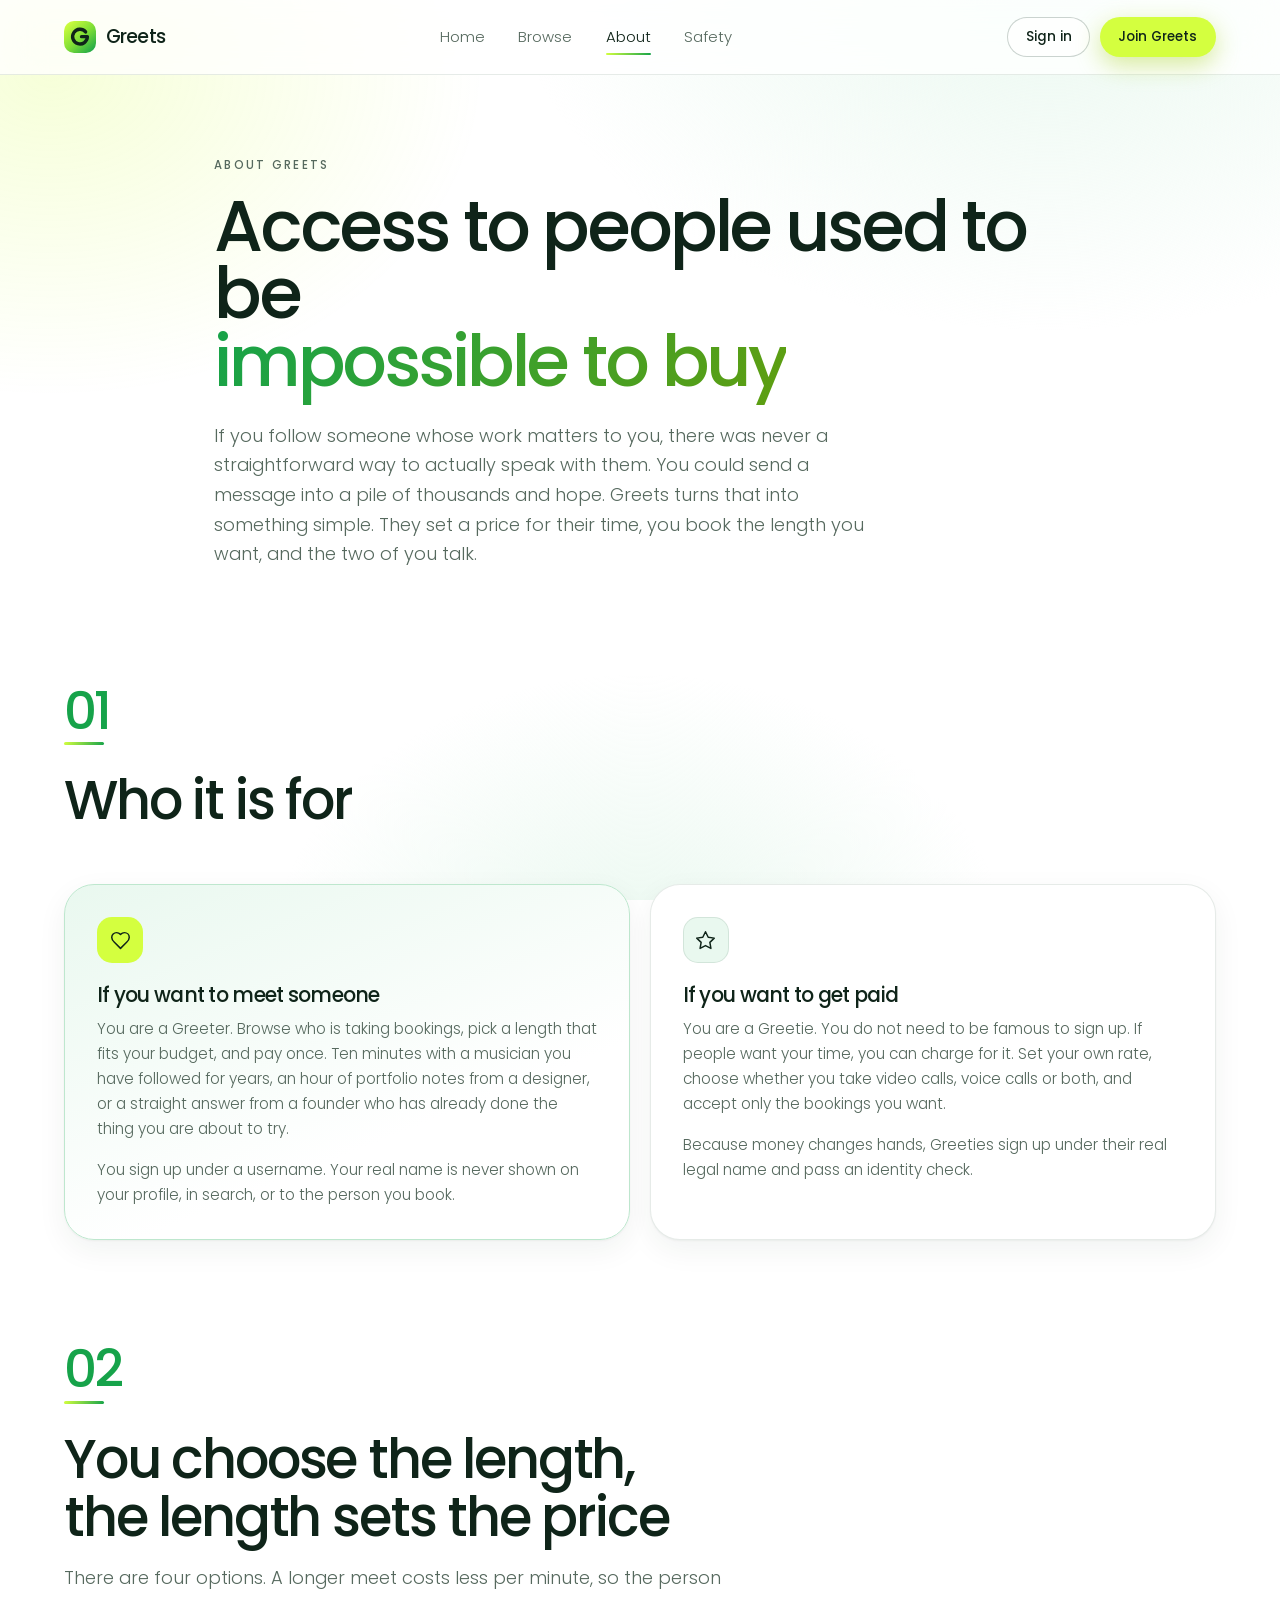
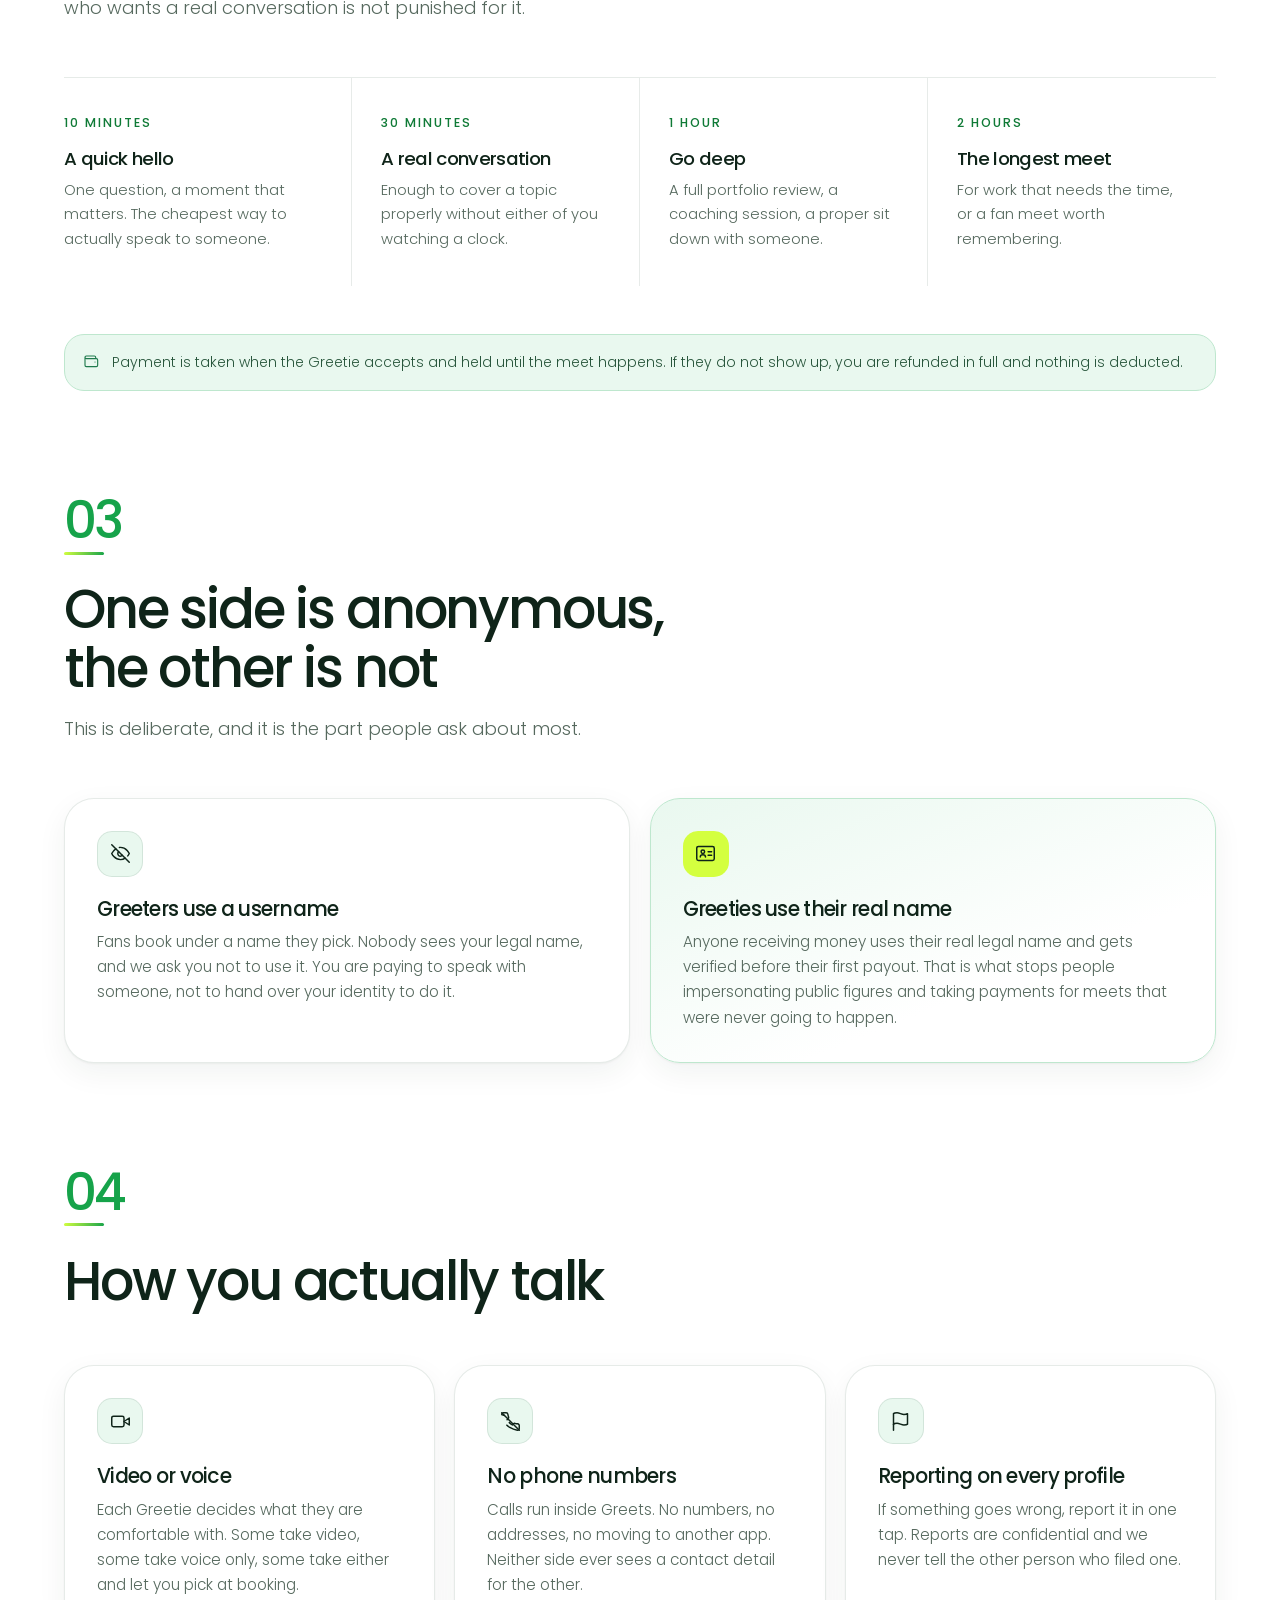
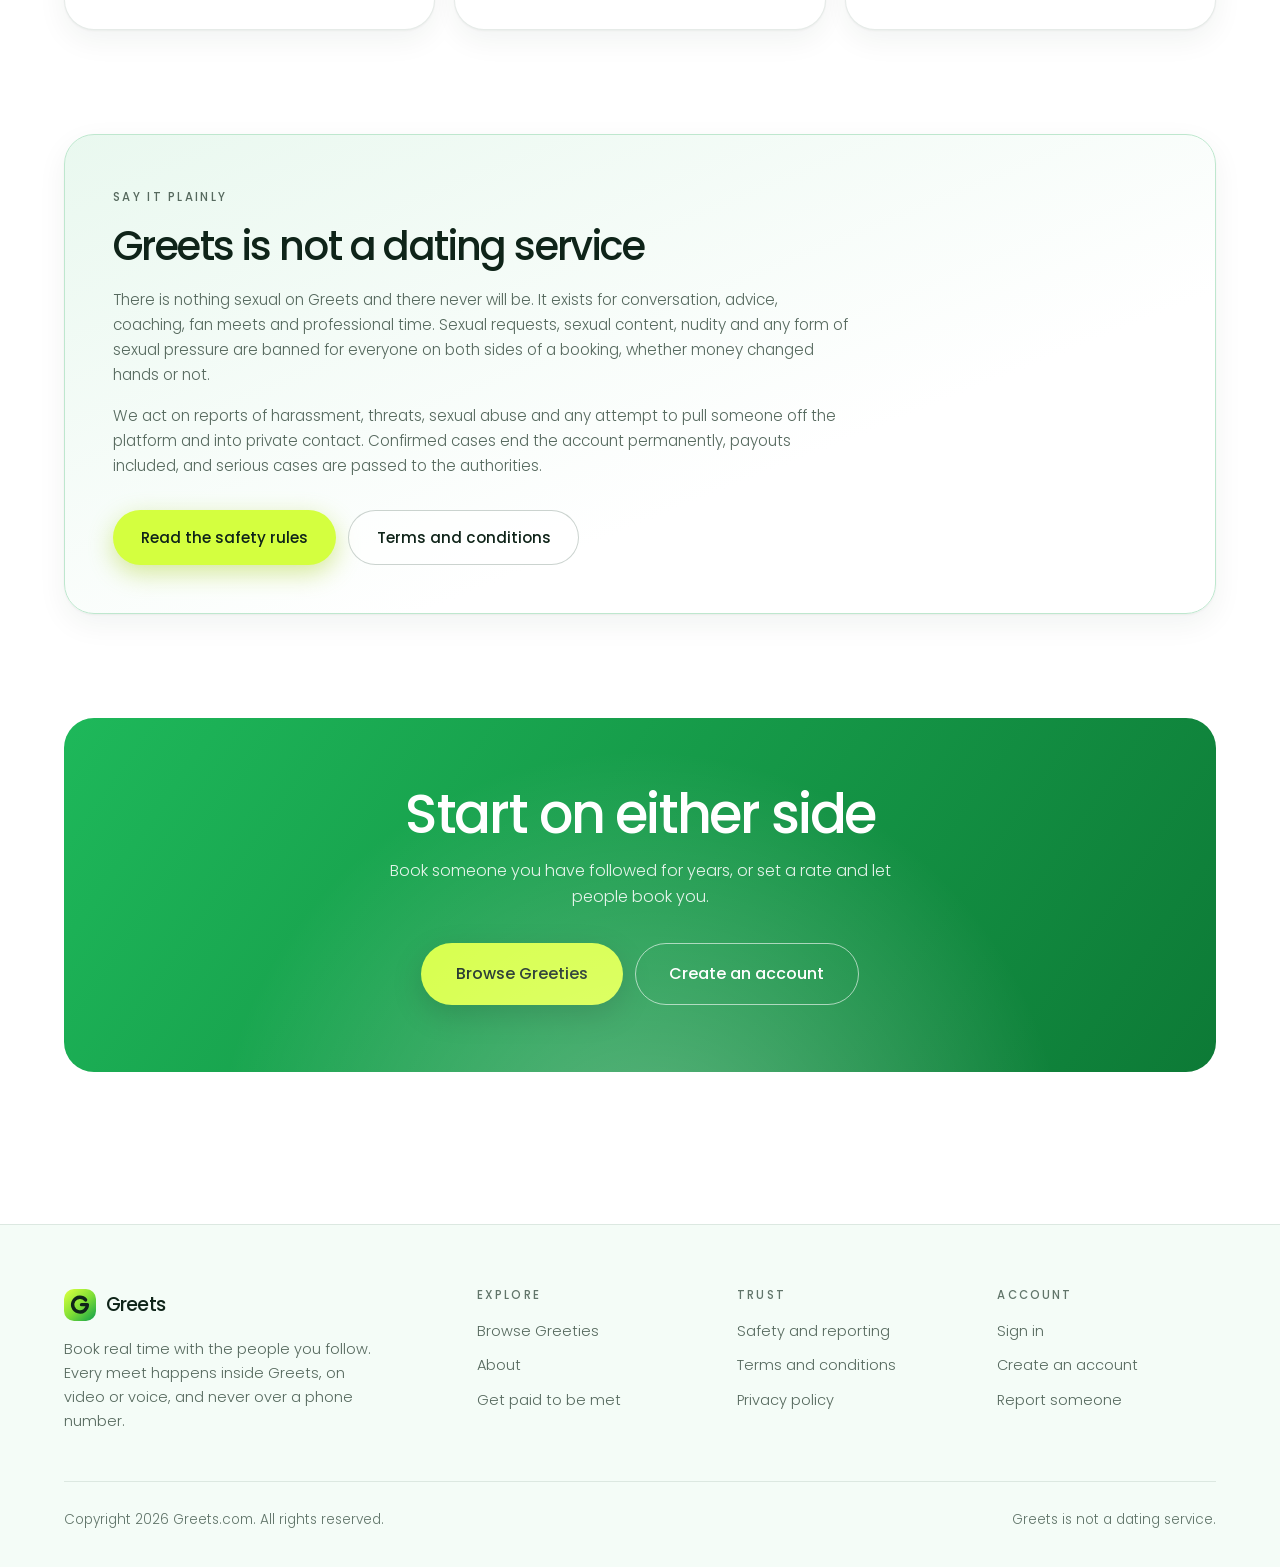
==== commit da3c77b6: "Add the Greets logo, favicons and social card The mark is a rounded tile in the lime to green gradie" ====
--- a/static_site/about.html
+++ b/static_site/about.html
@@ -6,6 +6,24 @@
     <meta name="viewport" content="width=device-width, initial-scale=1.0">
     <title>About Greets.com</title>
     <meta name="description" content="What Greets is, who it is for, how paid meets work, and the rules that keep it safe. Greets is not a dating service.">
+    <link rel="icon" href="/favicon.ico" sizes="any">
+    <link rel="icon" href="/logo.svg" type="image/svg+xml">
+    <link rel="apple-touch-icon" href="/apple-touch-icon.png">
+    <link rel="manifest" href="/site.webmanifest">
+    <meta name="theme-color" content="#16a34a">
+    <link rel="canonical" href="https://greets-com.vercel.app/about">
+    <meta property="og:type" content="website">
+    <meta property="og:site_name" content="Greets">
+    <meta property="og:title" content="About Greets.com">
+    <meta property="og:description" content="What Greets is, who it is for, how paid meets work, and the rules that keep it safe. Greets is not a dating service.">
+    <meta property="og:url" content="https://greets-com.vercel.app/about">
+    <meta property="og:image" content="https://greets-com.vercel.app/og-image.jpg">
+    <meta property="og:image:width" content="1200">
+    <meta property="og:image:height" content="630">
+    <meta name="twitter:card" content="summary_large_image">
+    <meta name="twitter:title" content="About Greets.com">
+    <meta name="twitter:description" content="What Greets is, who it is for, how paid meets work, and the rules that keep it safe. Greets is not a dating service.">
+    <meta name="twitter:image" content="https://greets-com.vercel.app/og-image.jpg">
     <link rel="preconnect" href="https://fonts.googleapis.com">
     <link rel="preconnect" href="https://fonts.gstatic.com" crossorigin>
     <link href="https://fonts.googleapis.com/css2?family=Poppins:wght@300;400;500;600&display=swap" rel="stylesheet">
--- a/static_site/css/style.css
+++ b/static_site/css/style.css
@@ -172,8 +172,8 @@
 .nav-inner { display: flex; align-items: center; justify-content: space-between; height: 74px; gap: 1rem; }
 .logo { display: flex; align-items: center; gap: .6rem; font-weight: 500; font-size: 1.2rem; letter-spacing: -.04em; }
 .logo-mark {
-    width: 30px; height: 30px; border-radius: 10px; background: var(--green);
-    display: grid; place-items: center; color: #fff; font-size: .9rem; font-weight: 600; letter-spacing: 0;
+    width: 32px; height: 32px; border-radius: 10px;
+    display: block; flex: none;
 }
 .nav-links { display: flex; align-items: center; gap: 2.1rem; }
 .nav-links a { color: var(--muted); font-size: .93rem; transition: color .2s; position: relative; }
